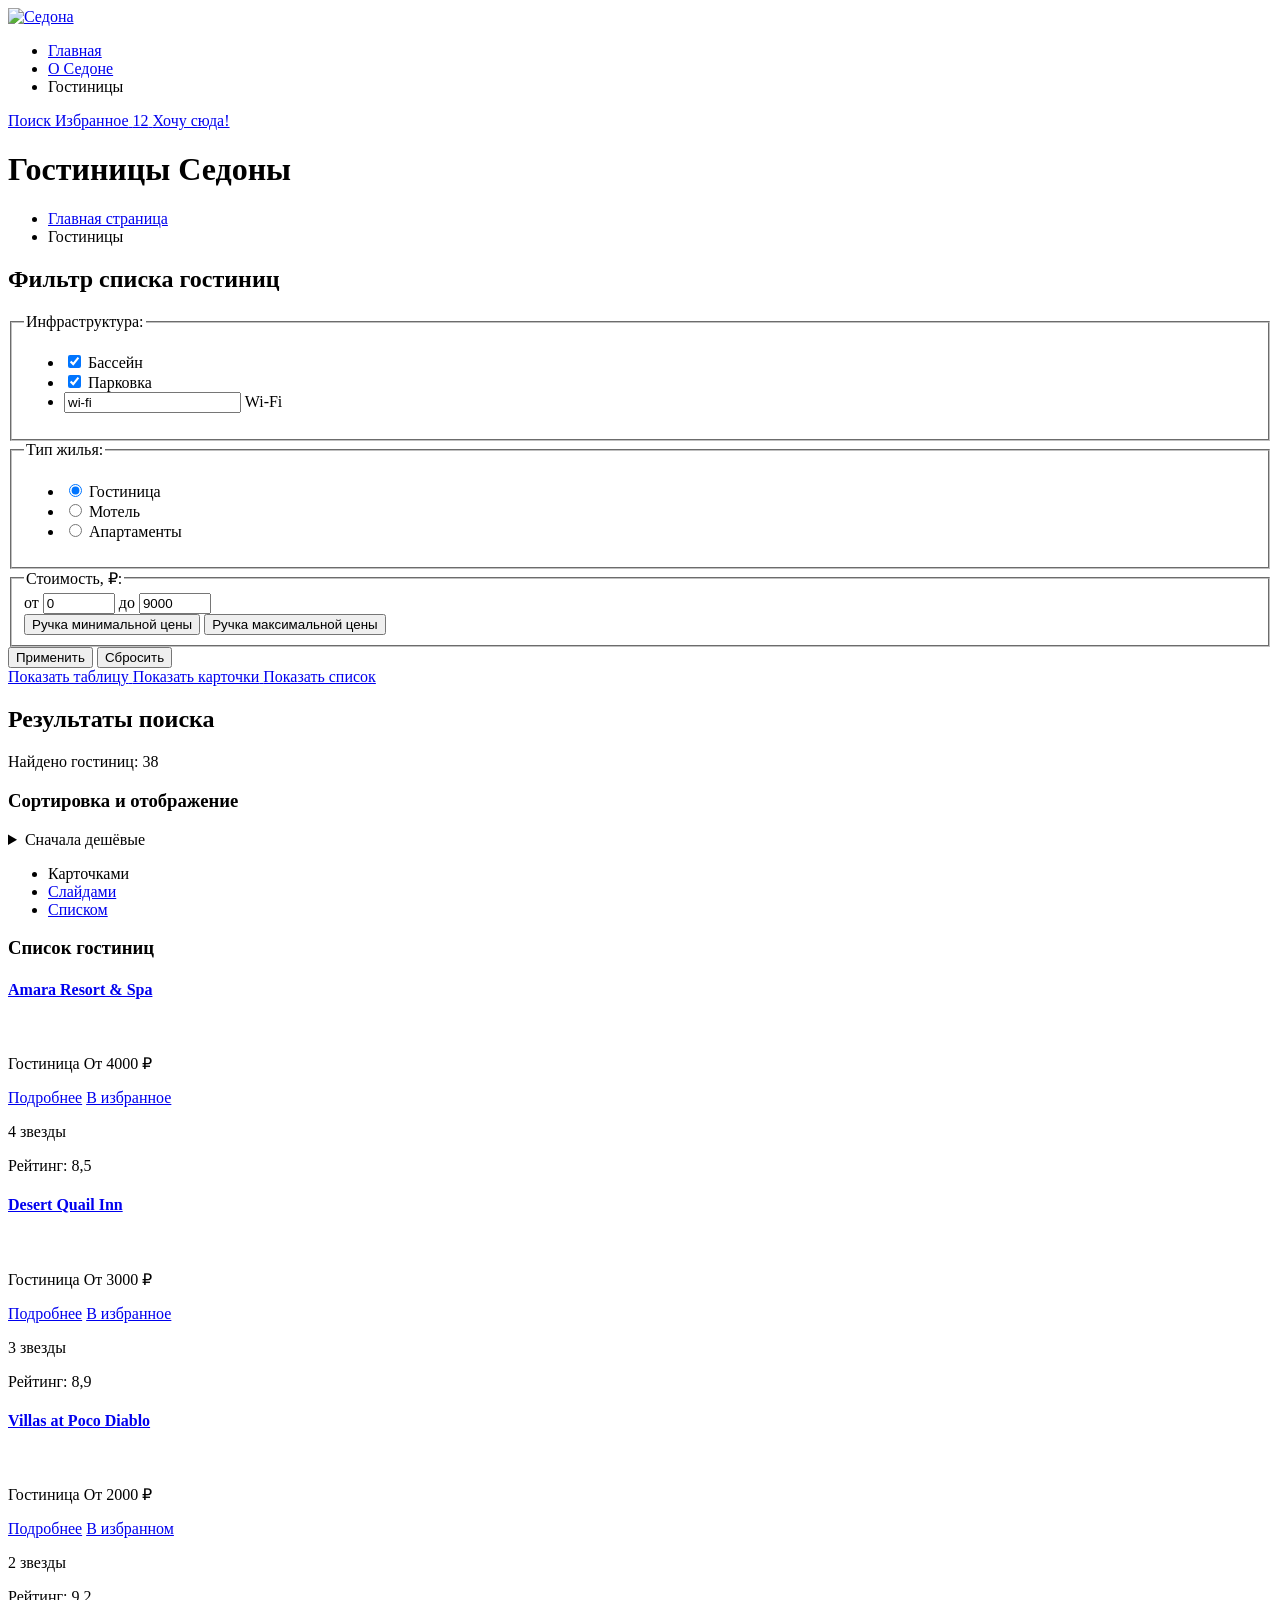
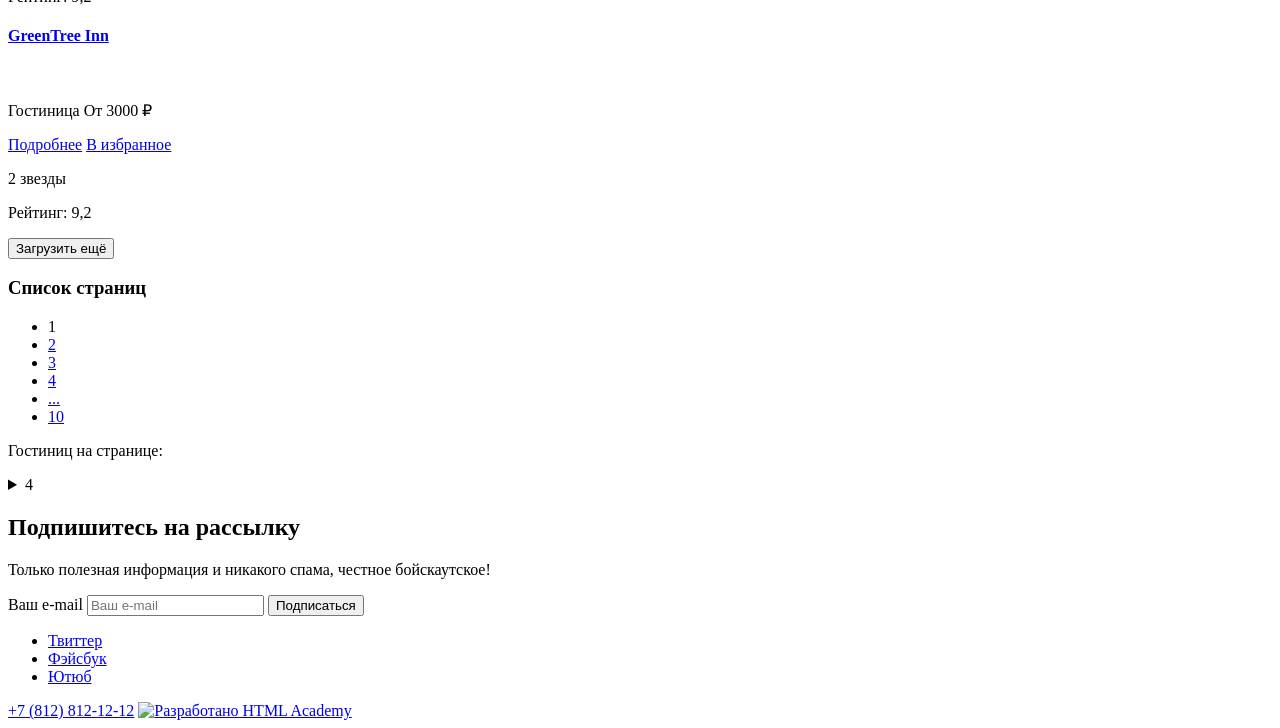
==== catalog.html @ 088021cf "step: Добавляет страницу каталога" ====
<!DOCTYPE html>
<html lang="en">
<head>
    <meta charset="UTF-8">
    <meta name="viewport" content="width=device-width, initial-scale=1.0">
    <title>Каталог</title>
</head>
<body>
    <header class="page-header">
        <nav class="header-nav">
          <a class="logo" href="index.html">
            <img src="#" alt="Седона">
          </a>
  
          <ul class="site-menu">
            <li class="site-menu-item site-menu-item-active">
              <a class="site-menu-link" href="index.html">Главная</a>
            </li>
            <li class="site-menu-item site-menu-item-active">
              <a class="site-menu-link" href="#">О Седоне</a>
            </li>
            <li class="site-menu-item site-menu-item-active">
              <a class="site-menu-link">Гостиницы</a>
            </li>
          </ul>
  
          <div class="additional-menu">
            <a class="icon-button" href="#">
              <span class="visually-hidden">Поиск</span>
            </a>
            <a class="icon-button" href="#">
              <span class="visually-hidden">Избранное</span>
              <span class="icon-button-counter">12</span>
            </a>
            <a class="button" href="#">Хочу сюда!</a>
          </div>
        </nav>
    </header>

    <main class="page-main">
        <h1 class="page-main-header">Гостиницы Седоны</h1>
         <ul class="breadcrumbs">
          <li class="breadcrumbs-item">
            <a class="breadcrumbs-link" href="index.html">
                <span class="visually-hidden">Главная страница</span>
            </a>
          </li>
          <li class="breadcrumbs-item">
            <a class="breadcrumbs-link">Гостиницы</a>
          </li>
        </ul>

        <section class="filter">
            <h2 class="visually-hidden">Фильтр списка гостиниц</h2>

            <form class="filter-form" action="https://echo.htmlacademy.ru/" method="get">
                <fieldset class="filter-fieldset">
                  <legend class="filter-title">Инфраструктура:</legend>

                  <ul class="filter-list">
                    <li class="filter-item">
                      <label class="control">
                        <input class="control-input" type="checkbox" name="infrastructure" value="pool" checked>
                        <span class="control-lead">Бассейн</span>
                      </label>
                    </li>
                    <li class="filter-item">
                      <label class="control">
                        <input class="control-input" type="checkbox" name="infrastructure" value="parking" checked>
                        <span class="control-lead">Парковка</span>
                      </label>
                    </li>
                    <li class="filter-item">
                      <label class="control">
                        <input class="control-input" name="infrastructure" value="wi-fi">
                        <span class="control-lead">Wi-Fi</span>
                      </label>
                    </li>
                  </ul>
                </fieldset>
    
                <fieldset class="filter-fieldset">
                  <legend class="filter-title">Тип жилья:</legend>

                  <ul class="filter-list">
                    <li class="filter-item">
                      <label class="control">
                        <input class="control-input" type="radio" name="apartment-type" value="hotel" checked>
                        <span class="control-lead">Гостиница</span>
                      </label>
                    </li>
                    <li class="filter-item">
                      <label class="control">
                        <input class="control-input" type="radio" name="apartment-type" value="motel">
                        <span class="control-lead">Мотель</span>
                      </label>
                    </li>
                    <li class="filter-item">
                      <label class="control">
                        <input class="control-input" type="radio" name="apartment-type" value="apartments">
                        <span class="control-lead">Апартаменты</span>
                      </label>
                    </li>
                  </ul>
                </fieldset>
    
                <fieldset class="filter-fieldset">
                  <legend class="filter-title">Стоимость, ₽:</legend>

                  <div class="range">
                      <label class="range-field">
                        <span class="range-title">от</span>
                        <input class="range-input" type="number" name="price-from" value="0" min="0" max="10000" step="100">
                      </label>
          
                      <label class="range-field">
                        <span class="range-title">до</span>
                        <input class="range-input" type="number" name="price-to" value="9000" min="0" max="10000" step="100">
                      </label>
                  </div>

                  <div class="range-slider slider">
                    <div class="slider-bar">
                      <button class="slider-thumb" type="button">
                        <span class="visually-hidden">Ручка минимальной цены</span>
                      </button>
                      <button class="slider-thumb" type="button">
                        <span class="visually-hidden">Ручка максимальной цены</span>
                      </button>
                    </div>
                  </div>
                </fieldset>

                <div class="filter-buttons">
                    <button class="button" type="submit">Применить</button>
                    <button class="button" type="reset">Сбросить</button>
                </div>
            </form>
        </section>

              <a href="#" class="button button-light">
                <span class="visually-hidden">Показать таблицу</span>
              </a>
              <a class="button" href="#">
                <span class="visually-hidden">Показать карточки</span>
              </a>
              <a href="#" class="button button-light">
                <span class="visually-hidden">Показать список</span>
              </a>

        <section class="catalog">
            <h2 class="visually-hidden">Результаты поиска</h2>
            <p class="section-title">Найдено гостиниц: <span class="count">38</span></p>

            <h3 class="visually-hidden">Сортировка и отображение</h3>
            <details class="select">
                <summary class="select-button">Сначала дешёвые</summary>
      
                <ul class="select-menu">
                  <li class="select-item select-item-active">
                    <a class="select-option" href="#">Сначала дешёвые</a>
                  </li>
                  <li class="select-item">
                    <a class="select-option" href="#">Сначала дорогие</a>
                  </li>
                  <li class="select-item">
                    <a class="select-option" href="#">Сначала популярные</a>
                  </li>
                  <li class="select-item">
                    <a class="select-option" href="#">Сначала комфортные</a>
                  </li>
                </ul>
              </details>

              <ul class="view">
                <li class="view-item view-item-active">
                  <a class="view-link">
                    <span class="visually-hidden">Карточками</span>
                  </a>
                </li>
                <li class="view-item">
                  <a class="view-link" href="#">
                    <span class="visually-hidden">Слайдами</span>
                  </a>
                </li>
                <li class="view-item">
                  <a class="view-link" href="#">
                    <span class="visually-hidden">Списком</span>
                  </a>
                </li>
              </ul>

              <h3 class="visually-hidden">Список гостиниц</h3>

              <article class="card">
                <h4 class="card-title">
                  <a class="card-link" href="#">
                    Amara Resort & Spa
                  </a>
                </h4>
      
                <img class="card-img" src="" alt="">
      
                <p class="card-description">
                  <span class="card-description-title">Гостиница</span>
                  <span class="card-description-defenition">От 4000 ₽</span>
                </p>
      
                <a class="button" href="#">Подробнее</a>
                <a class="button" href="#">В избранное</a>
      
                <p class="star star-four">
                  <span class="visually-hidden">4 звезды</span>
                </p>
                <p class="card-rate">Рейтинг: 8,5</p>
              </article>
      
              <article class="card">
                <h4 class="card-title">
                  <a class="card-link" href="#">
                    Desert Quail Inn
                  </a>
                </h4>
      
                <img class="card-img" src="" alt="">
      
                <p class="card-description">
                  <span class="card-description-title">Гостиница</span>
                  <span class="card-description-defenition">От 3000 ₽</span>
                </p>
      
                <a class="button" href="#">Подробнее</a>
                <a class="button" href="#">В избранное</a>
      
                <p class="star star-three">
                  <span class="visually-hidden">3 звезды</span>
                </p>
                <p class="card-rate">Рейтинг: 8,9</p>
              </article>
      
              <article class="card">
                <h4 class="card-title">
                  <a class="card-link" href="#">
                    Villas at Poco Diablo
                  </a>
                </h4>
      
                <img class="card-img" src="" alt="">
      
                <p class="card-description">
                  <span class="card-description-title">Гостиница</span>
                  <span class="card-description-defenition">От 2000 ₽</span>
                </p>
      
                <a class="button" href="#">Подробнее</a>
                <a class="button" href="#">В избранном</a>
      
                <p class="star star-two">
                  <span class="visually-hidden">2 звезды</span>
                </p>
                <p class="card-rate">Рейтинг: 9,2</p>
              </article>
      
              <article class="card">
                <h4 class="card-title">
                  <a class="card-link" href="#">
                    GreenTree Inn
                  </a>
                </h4>
      
                <img class="card-img" src="" alt="">
      
                <p class="card-description">
                  <span class="card-description-title">Гостиница</span>
                  <span class="card-description-defenition">От 3000 ₽</span>
                </p>
      
                <a class="button" href="#">Подробнее</a>
                <a class="button" href="#">В избранное</a>
      
                <p class="star star-two">
                  <span class="visually-hidden">2 звезды</span>
                </p>
                <p class="card-rate">Рейтинг: 9,2</p>
              </article>

              <div class="pagination">
                <button class="button" type="button">Загрузить ещё</button>

                <h3 class="visually-hidden">Список страниц</h3>
                <ul class="pagination-list">
                    <li class="pagination-item pagination-item-active">
                      <a class="pagination-link">1</a>
                    </li>
                    <li class="pagination-item">
                      <a class="pagination-link" href="#">2</a>
                    </li>
                    <li class="pagination-item">
                      <a class="pagination-link" href="#">3</a>
                    </li>
                    <li class="pagination-item">
                      <a class="pagination-link" href="#">4</a>
                    </li>
                    <li class="pagination-item">
                      <a class="pagination-link" href="#">...</a>
                    </li>
                    <li class="pagination-item">
                      <a class="pagination-link" href="#">10</a>
                    </li>
                </ul>

                <div class="pagination-select">
                    <p>Гостиниц на странице:</p>
        
                    <details class="select">
                      <summary class="select-button">4</summary>
        
                      <ul class="select-menu">
                        <li class="select-item select-item-active">
                          <a class="select-option" href="#">5</a>
                        </li>
                        <li class="select-item">
                          <a class="select-option" href="#">6</a>
                        </li>
                        <li class="select-item">
                          <a class="select-option" href="#">9</a>
                        </li>
                        <li class="select-item">
                          <a class="select-option" href="#">12</a>
                        </li>
                      </ul>
                    </details>
                  </div>
              </div>
        </section>

        <section class="subscribe">
            <h2 class="section-title">Подпишитесь на рассылку</h2>
            <p class="section-description">Только полезная информация и никакого спама, честное бойскаутское!</p>
    
            <form class="subscribe-form" action="https://echo.htmlacademy.ru/" method="post">
              <label class="subcribe-field field">
                <span class="visually-hidden">Ваш e-mail</span>
                <input class="field-input" type="email" name="mail" placeholder="Ваш e-mail">
              </label>
              <button class="button subscribe-button">Подписаться</button>
            </form>
          </section>
    </main>

    <footer class="page-footer">
        <ul class="page-footer-social social">
          <li class="social-item">
            <a class="social-link" href="https://twitter.com/htmlacademy_ru">
              <span class="visually-hidden">Твиттер</span>
            </a>
          </li>
          <li class="social-item">
            <a class="social-link" href="https://www.facebook.com/htmlacademy">
              <span class="visually-hidden">Фэйсбук</span>
            </a>
          </li>
          <li class="social-item">
            <a class="social-link" href="https://www.youtube.com/c/HTMLAcademyRUS">
              <span class="visually-hidden">Ютюб</span>
            </a>
          </li>
        </ul>
  
        <a class="footer-phone" href="88128121212">+7 (812) 812-12-12</a>
  
        <a class="footer-developer" href="https://htmlacademy.ru/">
          <img src="" alt="Разработано HTML Academy">
        </a>
      </footer> 
</body>
</html>
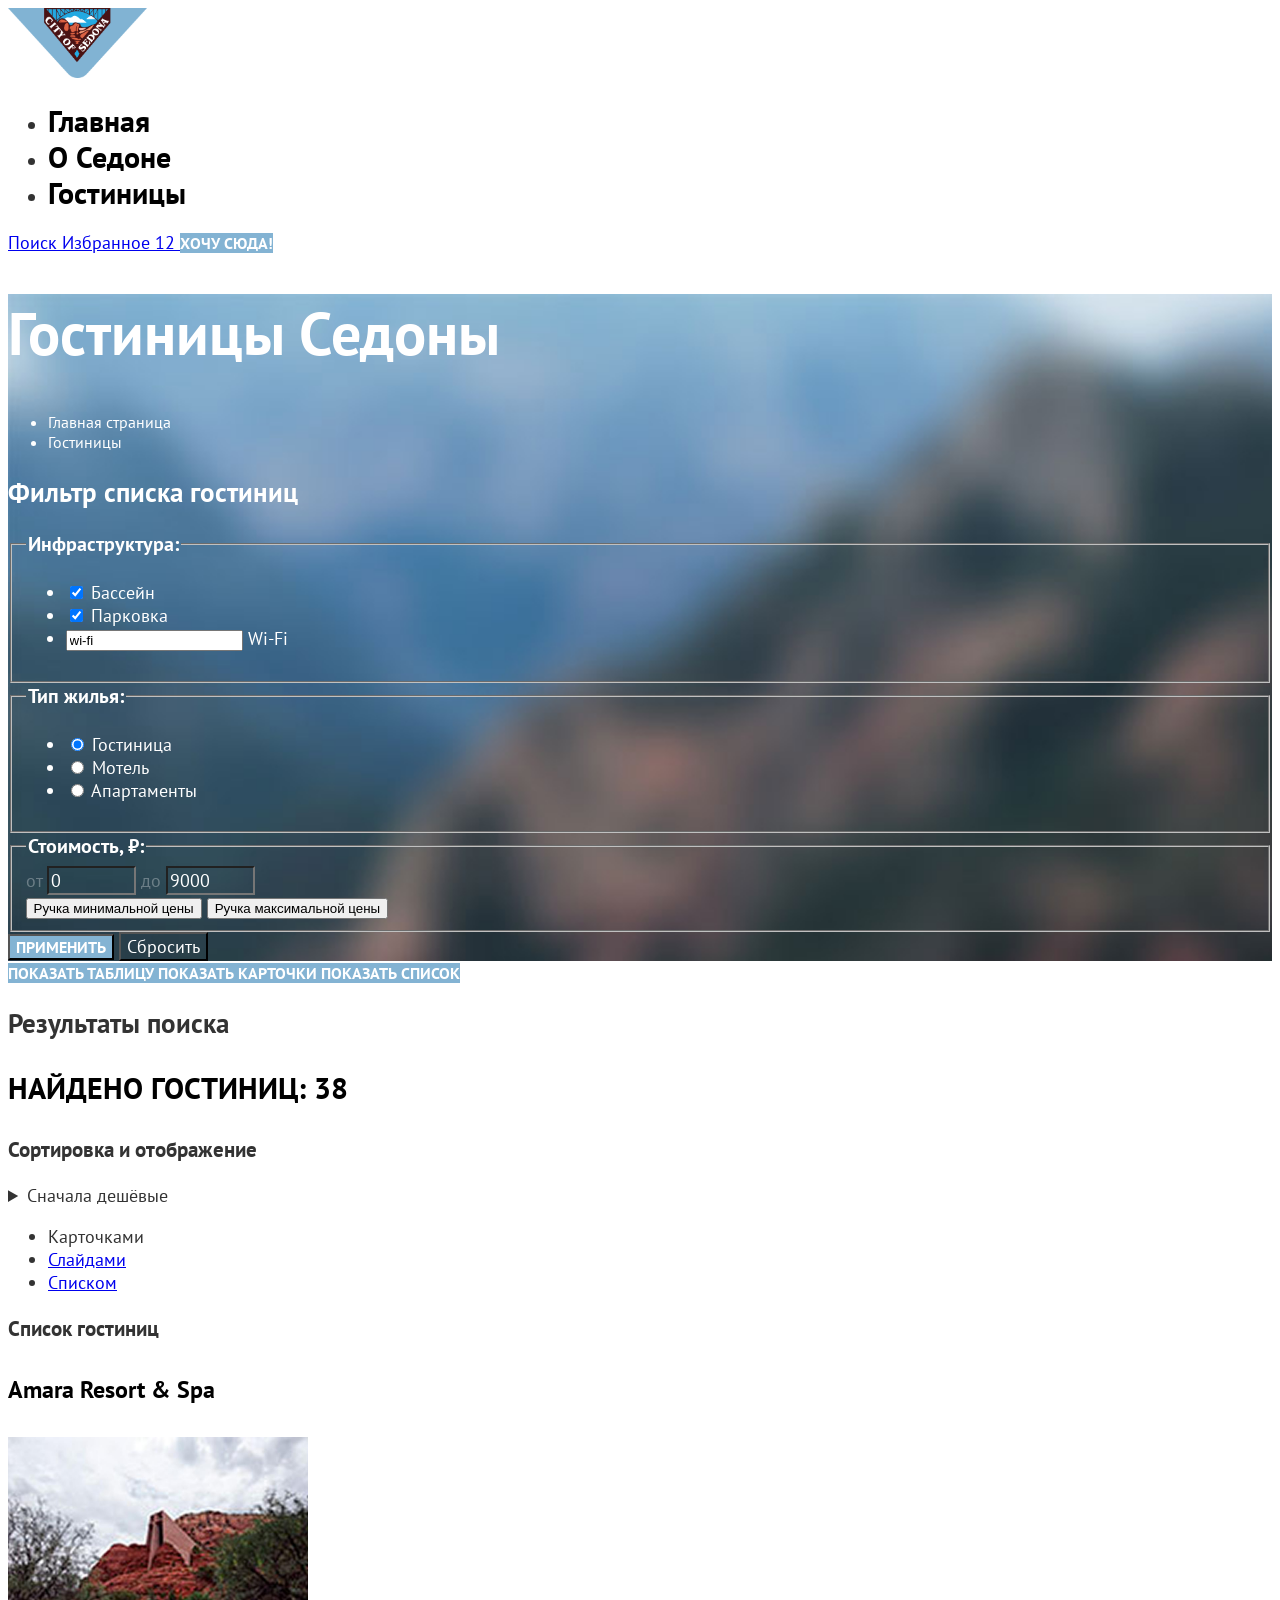
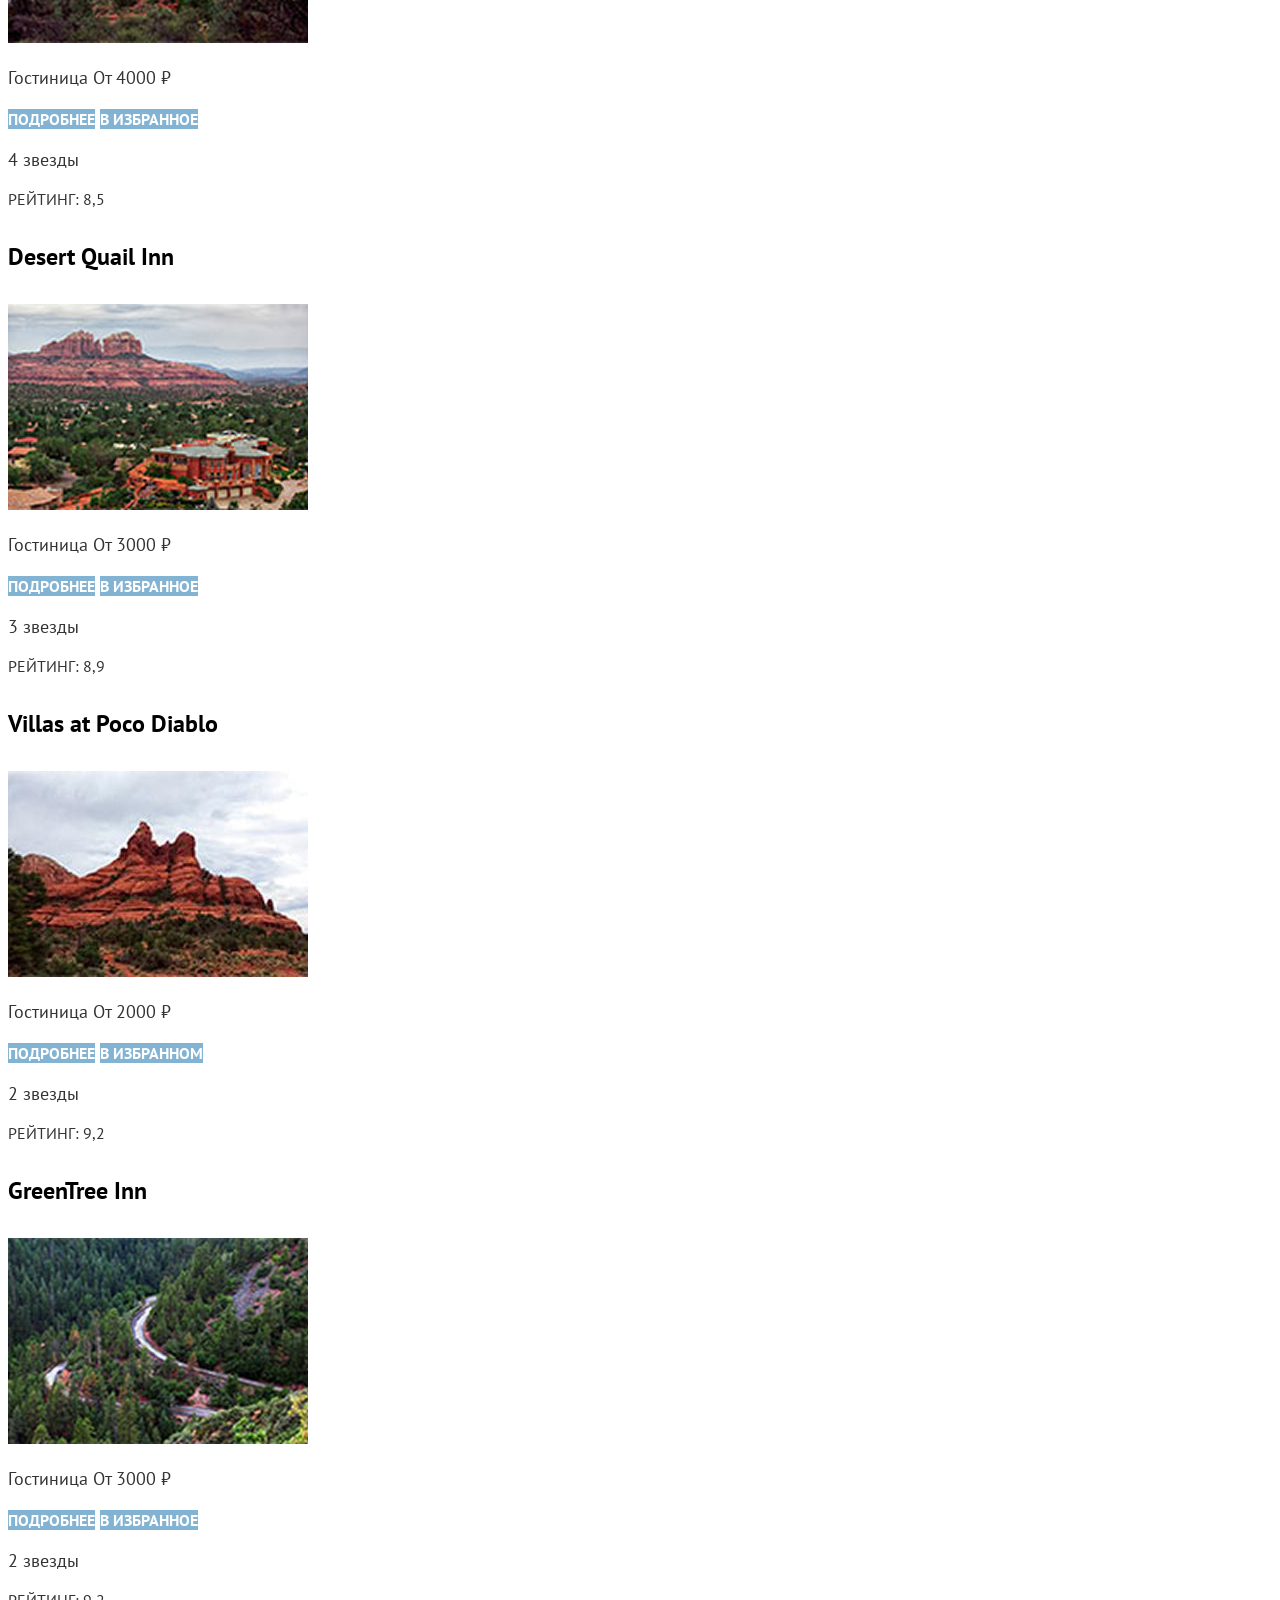
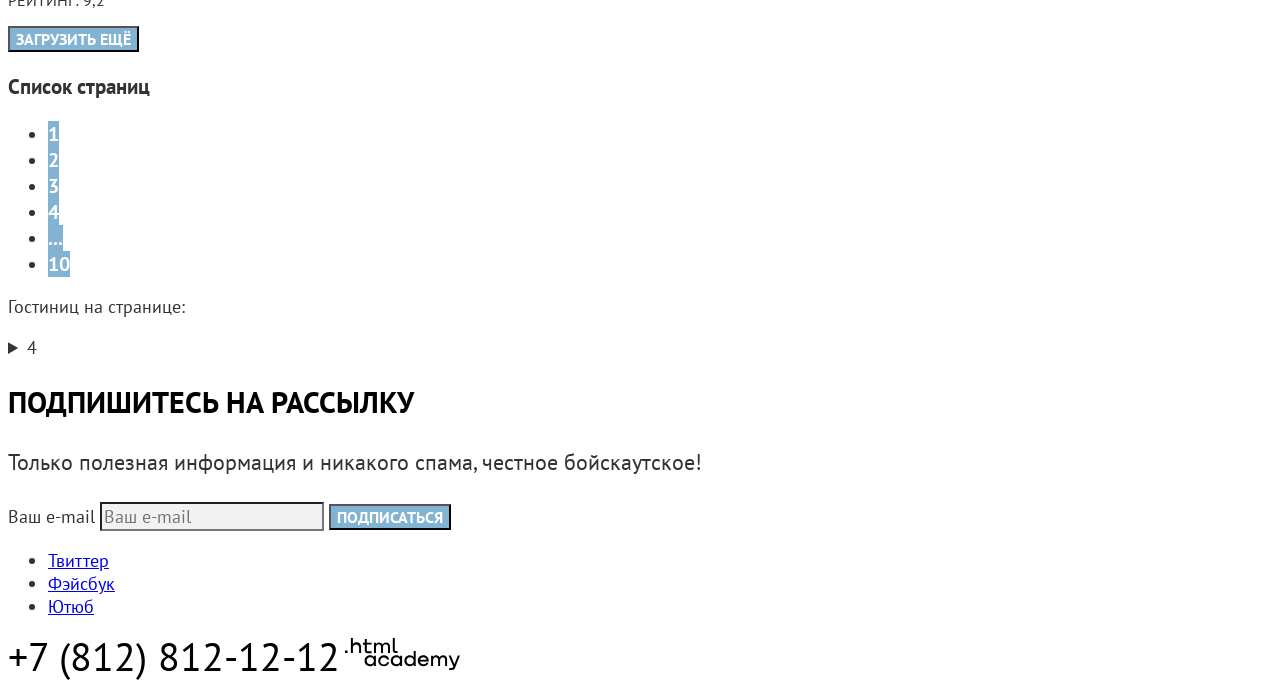
==== commit 77e84831: "fit: module3" ====
--- a/catalog.html
+++ b/catalog.html
@@ -4,12 +4,13 @@
     <meta charset="UTF-8">
     <meta name="viewport" content="width=device-width, initial-scale=1.0">
     <title>Каталог</title>
+    <link rel="stylesheet" href="styles/styles.css">
 </head>
 <body>
     <header class="page-header">
         <nav class="header-nav">
           <a class="logo" href="index.html">
-            <img src="#" alt="Седона">
+            <img src="images/logo.png" width="139" height="70" alt="Седона">
           </a>
   
           <ul class="site-menu">
@@ -38,7 +39,8 @@
     </header>
 
     <main class="page-main">
-        <h1 class="page-main-header">Гостиницы Седоны</h1>
+      <div class="main-header">
+        <h1 class="main-heading">Гостиницы Седоны</h1>
          <ul class="breadcrumbs">
           <li class="breadcrumbs-item">
             <a class="breadcrumbs-link" href="index.html">
@@ -133,10 +135,11 @@
 
                 <div class="filter-buttons">
                     <button class="button" type="submit">Применить</button>
-                    <button class="button" type="reset">Сбросить</button>
+                    <button class="filter-reset" type="reset">Сбросить</button>
                 </div>
             </form>
         </section>
+      </div>
 
               <a href="#" class="button button-light">
                 <span class="visually-hidden">Показать таблицу</span>
@@ -199,7 +202,7 @@
                   </a>
                 </h4>
       
-                <img class="card-img" src="" alt="">
+                <img class="card-img" src="images/hotel-1.jpg" width="300" height="206" alt="">
       
                 <p class="card-description">
                   <span class="card-description-title">Гостиница</span>
@@ -222,7 +225,7 @@
                   </a>
                 </h4>
       
-                <img class="card-img" src="" alt="">
+                <img class="card-img" src="images/hotel-2.jpg" width="300" height="206" alt="">
       
                 <p class="card-description">
                   <span class="card-description-title">Гостиница</span>
@@ -245,7 +248,7 @@
                   </a>
                 </h4>
       
-                <img class="card-img" src="" alt="">
+                <img class="card-img" src="images/hotel-3.jpg" width="300" height="206" alt="">
       
                 <p class="card-description">
                   <span class="card-description-title">Гостиница</span>
@@ -268,7 +271,7 @@
                   </a>
                 </h4>
       
-                <img class="card-img" src="" alt="">
+                <img class="card-img" src="images/hotel-4.jpg" width="300" height="206" alt="">
       
                 <p class="card-description">
                   <span class="card-description-title">Гостиница</span>
@@ -370,7 +373,7 @@
         <a class="footer-phone" href="88128121212">+7 (812) 812-12-12</a>
   
         <a class="footer-developer" href="https://htmlacademy.ru/">
-          <img src="" alt="Разработано HTML Academy">
+          <img src="images/svg/htmlacademy.svg" width="115" height="33" alt="Разработано HTML Academy">
         </a>
       </footer> 
 </body>
--- a/styles/styles.css
+++ b/styles/styles.css
@@ -0,0 +1,233 @@
+@font-face {
+    font-family: "PT Sans";
+    font-style: normal;
+    font-weight: 400;
+    src: url(/fonts/ptsans-400.woff2) format("woff2");
+    font-display: swap;
+}
+
+@font-face {
+    font-family: "PT Sans";
+    font-style: normal;
+    font-weight: 700;
+    src: url(/fonts/ptsans-700.woff2) format("woff2");
+    font-display: swap;
+}
+
+/* Common */
+
+body {
+    color: #333333;
+
+    font-family: "PT Sans", sans-serif;
+    font-size: 18px;
+}
+
+
+.button {
+    color: #ffffff;
+    background-color: #83B3D3;
+  
+    font-family: inherit;
+    font-size: 16px;
+    font-weight: 700;
+    text-transform: uppercase;
+    text-decoration: none;
+}
+  
+.button-secondary {
+    background-color: #756257;
+}
+  
+.button-large {
+    font-size: 20px;
+}
+
+/* Header */
+
+.site-menu {
+    font-size: 20px;
+    line-height: 26px;
+    font-weight: 700;
+}
+
+.site-menu-link {
+  color: #000000;
+
+  font-size: 30px;
+  font-weight: 700;
+  line-height: 36px;
+  text-decoration: none;
+}
+
+/* Footer */
+
+.footer-phone {
+    color: #000000;
+  
+    font-size: 40px;
+    line-height: 40px;
+    text-decoration: none;
+}
+
+/* Main */
+
+.main-header {
+    color: #ffffff;
+    background-color: #83B3D3;
+    background-image: url("../images/catalog-background.jpg");
+    background-size: cover;
+}
+
+.main-heading {
+  font-size: 60px;
+  line-height: 78px;
+}
+
+.breadcrumbs {
+  font-size: 16px;
+}
+
+.breadcrumbs-link {
+  color: inherit;
+  text-decoration: none;
+}
+  
+/* Section */
+
+.section-title {
+  color: #000000;
+
+  font-size: 30px;
+  font-weight: 700;
+  line-height: 36px;
+  text-transform: uppercase;
+}
+
+.section-description {
+    font-size: 22px;
+    line-height: 36px;
+}
+
+/* Forms */
+
+.field-input {
+    font-family: inherit;
+    font-size: 18px;
+  
+    background-color: #f2f2f2;
+}
+
+/* Range */
+
+.range-input {
+  color: #ffffff;
+  background-color: transparent;
+
+  font-family: inherit;
+  font-size: 18px;
+}
+
+.range-title {
+  opacity: 0.3;
+}
+
+
+/* Card */
+
+.card-title {
+  font-size: 24px;
+  line-height: 31px;
+}
+
+.card-link {
+  color: #000000;
+
+  text-decoration: none;
+}
+
+.card-rate {
+  font-size: 16px;
+  text-transform: uppercase;
+}
+
+/* Pagination */
+
+.pagination-link {
+  color: #ffffff;
+  background-color: #83B3D3;
+
+  font-size: 20px;
+  font-weight: 700;
+  text-decoration: none;
+}
+
+/* Advantages */
+
+.advantages-list-inner {
+    color: #333333;
+    background-color: #ffffff;
+}
+
+.advantages-item {
+    background-color: rgba(131, 179, 211, 0.12);
+}
+
+.advantages-item:not(.advantages-item-large):nth-child(even) {
+    background-color: rgba(131, 179, 211, 0.2);
+}
+
+.advantages-item-large {
+    color: #ffffff;
+    background-color: #83B3D3;
+}
+
+.advantages-list-inner .advantages-item:nth-child(even) {
+    background-color: #ffffff;
+}
+
+.advantages-title {
+    color: #000000;
+    font-size: 24px;
+    font-weight: 700;
+    line-height: 28px;
+    text-transform: uppercase;
+}
+
+.advantages-item-large > .advantages-title {
+    color: #ffffff;
+}
+
+.advantages-text {
+    line-height: 21px;
+}
+
+/* Subscribe */
+
+.subscribe-primary .section-title {
+    color: #ffffff;
+}
+  
+.subscribe-primary {
+    color: #ffffff;
+    background-color: #83B3D3;
+    background-image: url("../images/background.jpg");
+    background-size: cover;
+}
+
+
+/* Filter */
+
+.filter-title {
+  font-size: 20px;
+  font-weight: 700;
+  line-height: 26px;
+}
+
+.filter-reset {
+  color: #ffffff;
+  background-color: transparent;
+
+  font-family: inherit;
+  font-size: 18px;
+}
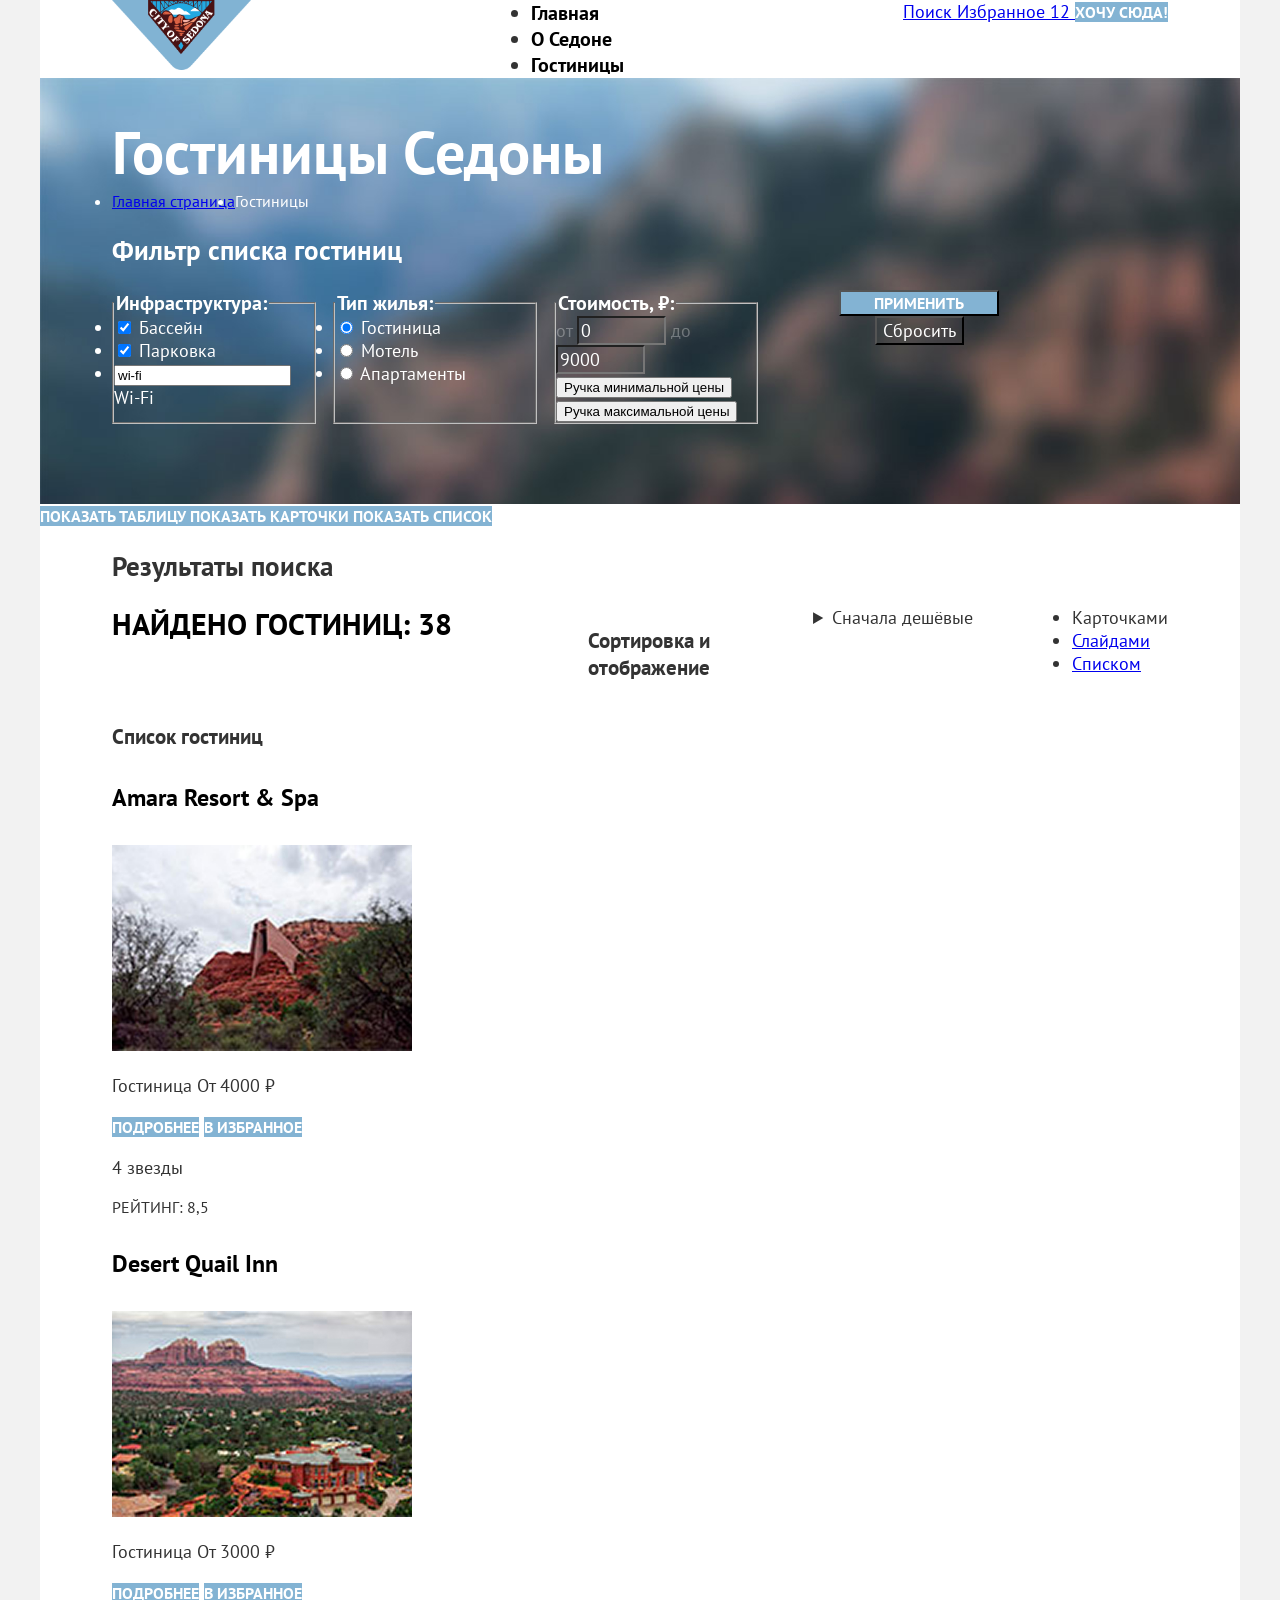
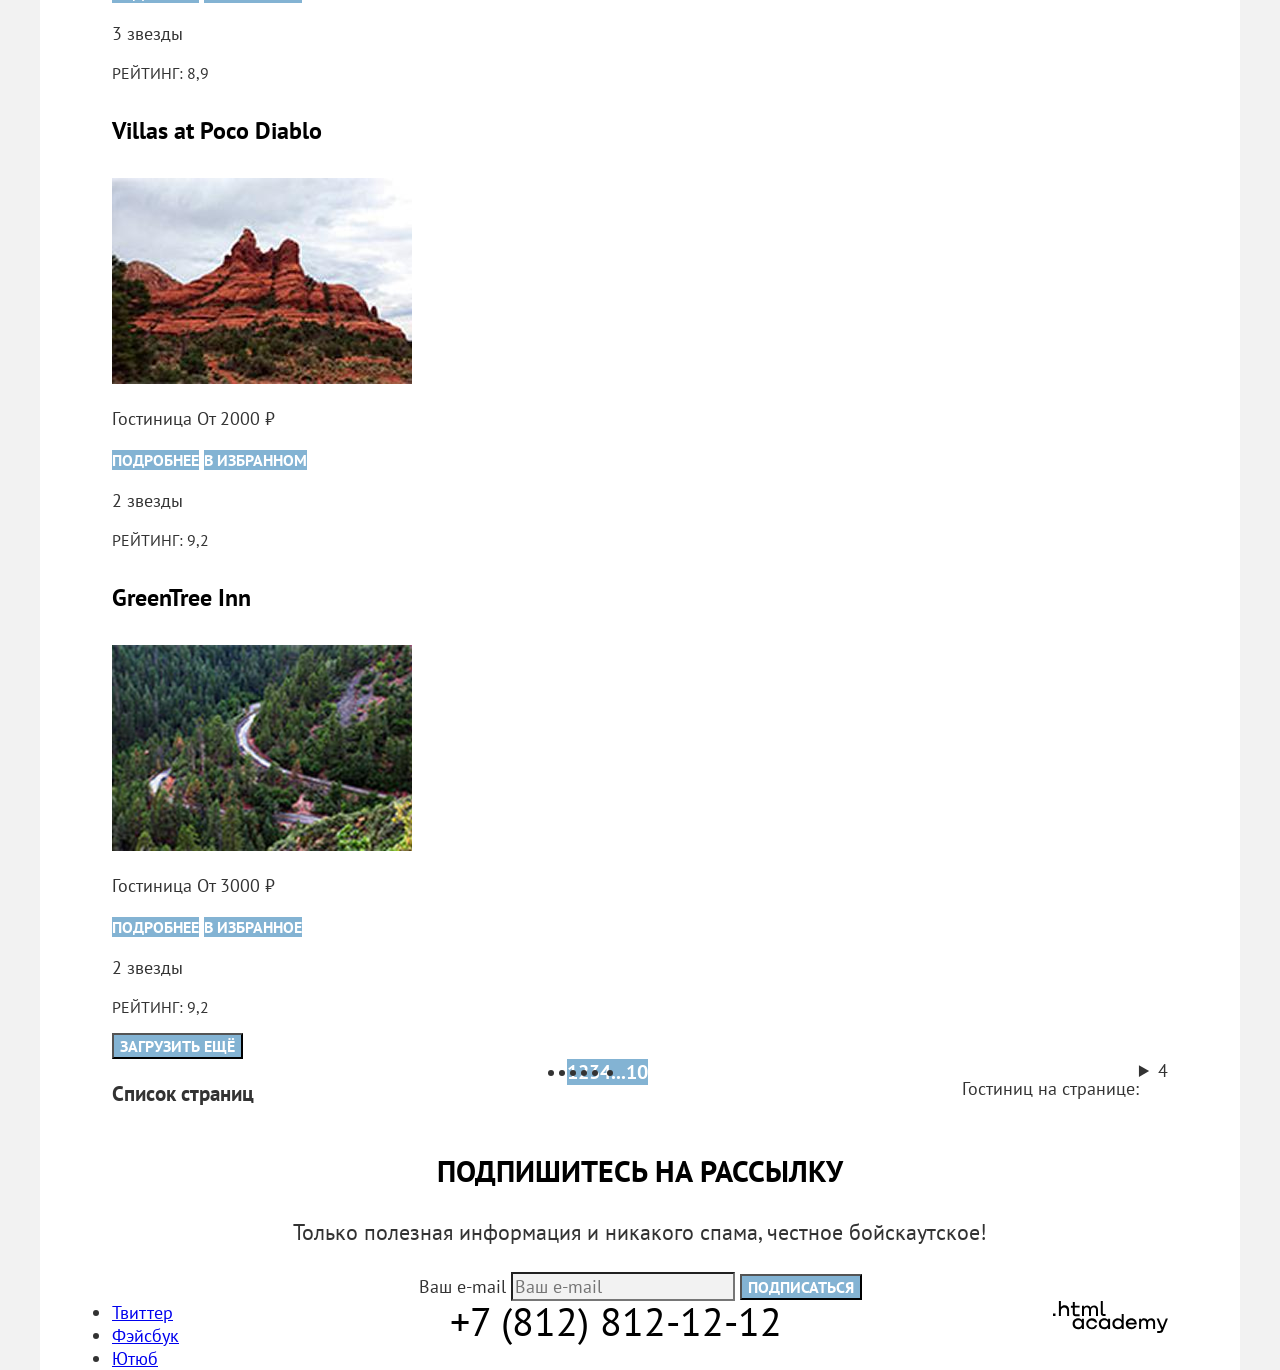
==== commit 69120a95: "step: module4" ====
--- a/catalog.html
+++ b/catalog.html
@@ -1,340 +1,342 @@
 <!DOCTYPE html>
-<html lang="en">
+<html class="body" lang="en">
 <head>
     <meta charset="UTF-8">
     <meta name="viewport" content="width=device-width, initial-scale=1.0">
     <title>Каталог</title>
     <link rel="stylesheet" href="styles/styles.css">
 </head>
-<body>
-    <header class="page-header">
-        <nav class="header-nav">
-          <a class="logo" href="index.html">
-            <img src="images/logo.png" width="139" height="70" alt="Седона">
+<body class="page-body">
+  <header class="page-header">
+    <nav class="header-nav">
+      <a class="logo" href="index.html">
+        <img src="images/logo.png" width="139" height="70" alt="Седона">
+      </a>
+      <ul class="site-menu">
+        <li class="site-menu-item site-menu-item-active">
+          <a class="site-menu-link" href="index.html">Главная</a>
+        </li>
+        <li class="site-menu-item site-menu-item-active">
+          <a class="site-menu-link" href="#">О Седоне</a>
+        </li>
+        <li class="site-menu-item site-menu-item-active">
+          <a class="site-menu-link">Гостиницы</a>
+        </li>
+      </ul>
+      <div class="additional-menu">
+        <a class="icon-button" href="#">
+          <span class="visually-hidden">Поиск</span>
+        </a>
+        <a class="icon-button" href="#">
+          <span class="visually-hidden">Избранное</span>
+          <span class="icon-button-counter">12</span>
+        </a>
+        <a class="button" href="#">Хочу сюда!</a>
+      </div>
+    </nav>
+  </header>
+
+  <main class="page-main">
+    <div class="main-header">
+      <h1 class="main-heading">Гостиницы Седоны</h1>
+       <ul class="breadcrumbs">
+        <li class="breadcrumbs-item">
+          <a class="breadcrumbs-link" href="index.html">
+              <span class="visually-hidden">Главная страница</span>
           </a>
+        </li>
+        <li class="breadcrumbs-item">
+          <a class="breadcrumbs-link">Гостиницы</a>
+        </li>
+      </ul>
+
+      <section class="filter">
+        <h2 class="visually-hidden">Фильтр списка гостиниц</h2>
+
+        <form class="filter-form" action="https://echo.htmlacademy.ru/" method="get">
+          <fieldset class="filter-fieldset">
+            <legend class="filter-title">Инфраструктура:</legend>
+
+            <ul class="filter-list">
+              <li class="filter-item">
+                <label class="control">
+                  <input class="control-input" type="checkbox" name="infrastructure" value="pool" checked>
+                  <span class="control-lead">Бассейн</span>
+                </label>
+              </li>
+              <li class="filter-item">
+                <label class="control">
+                  <input class="control-input" type="checkbox" name="infrastructure" value="parking" checked>
+                  <span class="control-lead">Парковка</span>
+                </label>
+              </li>
+              <li class="filter-item">
+                <label class="control">
+                  <input class="control-input" name="infrastructure" value="wi-fi">
+                  <span class="control-lead">Wi-Fi</span>
+                </label>
+              </li>
+            </ul>
+          </fieldset>
+    
+          <fieldset class="filter-fieldset">
+            <legend class="filter-title">Тип жилья:</legend>
+
+            <ul class="filter-list">
+              <li class="filter-item">
+                <label class="control">
+                  <input class="control-input" type="radio" name="apartment-type" value="hotel" checked>
+                  <span class="control-lead">Гостиница</span>
+                </label>
+              </li>
+              <li class="filter-item">
+                <label class="control">
+                  <input class="control-input" type="radio" name="apartment-type" value="motel">
+                  <span class="control-lead">Мотель</span>
+                </label>
+              </li>
+              <li class="filter-item">
+                <label class="control">
+                  <input class="control-input" type="radio" name="apartment-type" value="apartments">
+                  <span class="control-lead">Апартаменты</span>
+                </label>
+              </li>
+            </ul>
+          </fieldset>
+    
+          <fieldset class="filter-fieldset">
+            <legend class="filter-title">Стоимость, ₽:</legend>
+
+            <div class="range">
+                <label class="range-field">
+                  <span class="range-title">от</span>
+                  <input class="range-input" type="number" name="price-from" value="0" min="0" max="10000" step="100">
+                </label>
+    
+                <label class="range-field">
+                  <span class="range-title">до</span>
+                  <input class="range-input" type="number" name="price-to" value="9000" min="0" max="10000" step="100">
+                </label>
+            </div>
+
+            <div class="range-slider slider">
+              <div class="slider-bar">
+                <button class="slider-thumb" type="button">
+                  <span class="visually-hidden">Ручка минимальной цены</span>
+                </button>
+                <button class="slider-thumb" type="button">
+                  <span class="visually-hidden">Ручка максимальной цены</span>
+                </button>
+              </div>
+            </div>
+          </fieldset>
+
+          <div class="filter-buttons">
+              <button class="button" type="submit">Применить</button>
+              <button class="filter-reset" type="reset">Сбросить</button>
+          </div>
+        </form>
+        </section>
+      </div>
+
+      <a href="#" class="button button-light">
+        <span class="visually-hidden">Показать таблицу</span>
+      </a>
+      <a class="button" href="#">
+        <span class="visually-hidden">Показать карточки</span>
+      </a>
+      <a href="#" class="button button-light">
+        <span class="visually-hidden">Показать список</span>
+      </a>
+
+      <section class="catalog">
+        <h2 class="visually-hidden">Результаты поиска</h2>
+
+        <div class="catalog-sort">
+          <p class="section-title catalog-title">Найдено гостиниц: <span class="count">38</span></p>
   
-          <ul class="site-menu">
-            <li class="site-menu-item site-menu-item-active">
-              <a class="site-menu-link" href="index.html">Главная</a>
+          <h3 class="visually-hidden">Сортировка и отображение</h3>
+          <details class="select catalog-select">
+            <summary class="select-button">Сначала дешёвые</summary>
+  
+            <ul class="select-menu">
+              <li class="select-item select-item-active">
+                <a class="select-option" href="#">Сначала дешёвые</a>
+              </li>
+              <li class="select-item">
+                <a class="select-option" href="#">Сначала дорогие</a>
+              </li>
+              <li class="select-item">
+                <a class="select-option" href="#">Сначала популярные</a>
+              </li>
+              <li class="select-item">
+                <a class="select-option" href="#">Сначала комфортные</a>
+              </li>
+            </ul>
+          </details>
+          <ul class="view">
+            <li class="view-item view-item-active">
+              <a class="view-link">
+                <span class="visually-hidden">Карточками</span>
+              </a>
             </li>
-            <li class="site-menu-item site-menu-item-active">
-              <a class="site-menu-link" href="#">О Седоне</a>
+            <li class="view-item">
+              <a class="view-link" href="#">
+                <span class="visually-hidden">Слайдами</span>
+              </a>
             </li>
-            <li class="site-menu-item site-menu-item-active">
-              <a class="site-menu-link">Гостиницы</a>
+            <li class="view-item">
+              <a class="view-link" href="#">
+                <span class="visually-hidden">Списком</span>
+              </a>
             </li>
           </ul>
-  
-          <div class="additional-menu">
-            <a class="icon-button" href="#">
-              <span class="visually-hidden">Поиск</span>
-            </a>
-            <a class="icon-button" href="#">
-              <span class="visually-hidden">Избранное</span>
-              <span class="icon-button-counter">12</span>
-            </a>
-            <a class="button" href="#">Хочу сюда!</a>
-          </div>
-        </nav>
-    </header>
-
-    <main class="page-main">
-      <div class="main-header">
-        <h1 class="main-heading">Гостиницы Седоны</h1>
-         <ul class="breadcrumbs">
-          <li class="breadcrumbs-item">
-            <a class="breadcrumbs-link" href="index.html">
-                <span class="visually-hidden">Главная страница</span>
-            </a>
-          </li>
-          <li class="breadcrumbs-item">
-            <a class="breadcrumbs-link">Гостиницы</a>
-          </li>
-        </ul>
-
-        <section class="filter">
-            <h2 class="visually-hidden">Фильтр списка гостиниц</h2>
-
-            <form class="filter-form" action="https://echo.htmlacademy.ru/" method="get">
-                <fieldset class="filter-fieldset">
-                  <legend class="filter-title">Инфраструктура:</legend>
-
-                  <ul class="filter-list">
-                    <li class="filter-item">
-                      <label class="control">
-                        <input class="control-input" type="checkbox" name="infrastructure" value="pool" checked>
-                        <span class="control-lead">Бассейн</span>
-                      </label>
+        </div>
+
+
+        <h3 class="visually-hidden">Список гостиниц</h3>
+
+        <article class="card">
+          <h4 class="card-title">
+            <a class="card-link" href="#">
+              Amara Resort & Spa
+            </a>
+          </h4>
+
+          <img class="card-img" src="images/hotel-1.jpg" width="300" height="206" alt="">
+
+          <p class="card-description">
+            <span class="card-description-title">Гостиница</span>
+            <span class="card-description-defenition">От 4000 ₽</span>
+          </p>
+
+          <a class="button" href="#">Подробнее</a>
+          <a class="button" href="#">В избранное</a>
+
+          <p class="star star-four">
+            <span class="visually-hidden">4 звезды</span>
+          </p>
+          <p class="card-rate">Рейтинг: 8,5</p>
+        </article>
+
+        <article class="card">
+          <h4 class="card-title">
+            <a class="card-link" href="#">
+              Desert Quail Inn
+            </a>
+          </h4>
+
+          <img class="card-img" src="images/hotel-2.jpg" width="300" height="206" alt="">
+
+          <p class="card-description">
+            <span class="card-description-title">Гостиница</span>
+            <span class="card-description-defenition">От 3000 ₽</span>
+          </p>
+
+          <a class="button" href="#">Подробнее</a>
+          <a class="button" href="#">В избранное</a>
+
+          <p class="star star-three">
+            <span class="visually-hidden">3 звезды</span>
+          </p>
+          <p class="card-rate">Рейтинг: 8,9</p>
+        </article>
+      
+        <article class="card">
+          <h4 class="card-title">
+            <a class="card-link" href="#">
+              Villas at Poco Diablo
+            </a>
+          </h4>
+
+          <img class="card-img" src="images/hotel-3.jpg" width="300" height="206" alt="">
+
+          <p class="card-description">
+            <span class="card-description-title">Гостиница</span>
+            <span class="card-description-defenition">От 2000 ₽</span>
+          </p>
+
+          <a class="button" href="#">Подробнее</a>
+          <a class="button" href="#">В избранном</a>
+
+          <p class="star star-two">
+            <span class="visually-hidden">2 звезды</span>
+          </p>
+          <p class="card-rate">Рейтинг: 9,2</p>
+        </article>
+      
+        <article class="card">
+          <h4 class="card-title">
+            <a class="card-link" href="#">
+              GreenTree Inn
+            </a>
+          </h4>
+
+          <img class="card-img" src="images/hotel-4.jpg" width="300" height="206" alt="">
+
+          <p class="card-description">
+            <span class="card-description-title">Гостиница</span>
+            <span class="card-description-defenition">От 3000 ₽</span>
+          </p>
+
+          <a class="button" href="#">Подробнее</a>
+          <a class="button" href="#">В избранное</a>
+
+          <p class="star star-two">
+            <span class="visually-hidden">2 звезды</span>
+          </p>
+          <p class="card-rate">Рейтинг: 9,2</p>
+        </article>
+
+        <div class="pagination">
+          <button class="button" type="button">Загрузить ещё</button>
+
+          <div class="pagination-nav">
+            <h3 class="visually-hidden">Список страниц</h3>
+            <ul class="pagination-list">
+                <li class="pagination-item pagination-item-active">
+                  <a class="pagination-link">1</a>
+                </li>
+                <li class="pagination-item">
+                  <a class="pagination-link" href="#">2</a>
+                </li>
+                <li class="pagination-item">
+                  <a class="pagination-link" href="#">3</a>
+                </li>
+                <li class="pagination-item">
+                  <a class="pagination-link" href="#">4</a>
+                </li>
+                <li class="pagination-item">
+                  <a class="pagination-link" href="#">...</a>
+                </li>
+                <li class="pagination-item">
+                  <a class="pagination-link" href="#">10</a>
+                </li>
+            </ul>
+            <div class="pagination-select">
+                <p>Гостиниц на странице:</p>
+    
+                <details class="select">
+                  <summary class="select-button">4</summary>
+    
+                  <ul class="select-menu">
+                    <li class="select-item select-item-active">
+                      <a class="select-option" href="#">5</a>
                     </li>
-                    <li class="filter-item">
-                      <label class="control">
-                        <input class="control-input" type="checkbox" name="infrastructure" value="parking" checked>
-                        <span class="control-lead">Парковка</span>
-                      </label>
+                    <li class="select-item">
+                      <a class="select-option" href="#">6</a>
                     </li>
-                    <li class="filter-item">
-                      <label class="control">
-                        <input class="control-input" name="infrastructure" value="wi-fi">
-                        <span class="control-lead">Wi-Fi</span>
-                      </label>
+                    <li class="select-item">
+                      <a class="select-option" href="#">9</a>
+                    </li>
+                    <li class="select-item">
+                      <a class="select-option" href="#">12</a>
                     </li>
                   </ul>
-                </fieldset>
-    
-                <fieldset class="filter-fieldset">
-                  <legend class="filter-title">Тип жилья:</legend>
-
-                  <ul class="filter-list">
-                    <li class="filter-item">
-                      <label class="control">
-                        <input class="control-input" type="radio" name="apartment-type" value="hotel" checked>
-                        <span class="control-lead">Гостиница</span>
-                      </label>
-                    </li>
-                    <li class="filter-item">
-                      <label class="control">
-                        <input class="control-input" type="radio" name="apartment-type" value="motel">
-                        <span class="control-lead">Мотель</span>
-                      </label>
-                    </li>
-                    <li class="filter-item">
-                      <label class="control">
-                        <input class="control-input" type="radio" name="apartment-type" value="apartments">
-                        <span class="control-lead">Апартаменты</span>
-                      </label>
-                    </li>
-                  </ul>
-                </fieldset>
-    
-                <fieldset class="filter-fieldset">
-                  <legend class="filter-title">Стоимость, ₽:</legend>
-
-                  <div class="range">
-                      <label class="range-field">
-                        <span class="range-title">от</span>
-                        <input class="range-input" type="number" name="price-from" value="0" min="0" max="10000" step="100">
-                      </label>
-          
-                      <label class="range-field">
-                        <span class="range-title">до</span>
-                        <input class="range-input" type="number" name="price-to" value="9000" min="0" max="10000" step="100">
-                      </label>
-                  </div>
-
-                  <div class="range-slider slider">
-                    <div class="slider-bar">
-                      <button class="slider-thumb" type="button">
-                        <span class="visually-hidden">Ручка минимальной цены</span>
-                      </button>
-                      <button class="slider-thumb" type="button">
-                        <span class="visually-hidden">Ручка максимальной цены</span>
-                      </button>
-                    </div>
-                  </div>
-                </fieldset>
-
-                <div class="filter-buttons">
-                    <button class="button" type="submit">Применить</button>
-                    <button class="filter-reset" type="reset">Сбросить</button>
-                </div>
-            </form>
-        </section>
-      </div>
-
-              <a href="#" class="button button-light">
-                <span class="visually-hidden">Показать таблицу</span>
-              </a>
-              <a class="button" href="#">
-                <span class="visually-hidden">Показать карточки</span>
-              </a>
-              <a href="#" class="button button-light">
-                <span class="visually-hidden">Показать список</span>
-              </a>
-
-        <section class="catalog">
-            <h2 class="visually-hidden">Результаты поиска</h2>
-            <p class="section-title">Найдено гостиниц: <span class="count">38</span></p>
-
-            <h3 class="visually-hidden">Сортировка и отображение</h3>
-            <details class="select">
-                <summary class="select-button">Сначала дешёвые</summary>
-      
-                <ul class="select-menu">
-                  <li class="select-item select-item-active">
-                    <a class="select-option" href="#">Сначала дешёвые</a>
-                  </li>
-                  <li class="select-item">
-                    <a class="select-option" href="#">Сначала дорогие</a>
-                  </li>
-                  <li class="select-item">
-                    <a class="select-option" href="#">Сначала популярные</a>
-                  </li>
-                  <li class="select-item">
-                    <a class="select-option" href="#">Сначала комфортные</a>
-                  </li>
-                </ul>
-              </details>
-
-              <ul class="view">
-                <li class="view-item view-item-active">
-                  <a class="view-link">
-                    <span class="visually-hidden">Карточками</span>
-                  </a>
-                </li>
-                <li class="view-item">
-                  <a class="view-link" href="#">
-                    <span class="visually-hidden">Слайдами</span>
-                  </a>
-                </li>
-                <li class="view-item">
-                  <a class="view-link" href="#">
-                    <span class="visually-hidden">Списком</span>
-                  </a>
-                </li>
-              </ul>
-
-              <h3 class="visually-hidden">Список гостиниц</h3>
-
-              <article class="card">
-                <h4 class="card-title">
-                  <a class="card-link" href="#">
-                    Amara Resort & Spa
-                  </a>
-                </h4>
-      
-                <img class="card-img" src="images/hotel-1.jpg" width="300" height="206" alt="">
-      
-                <p class="card-description">
-                  <span class="card-description-title">Гостиница</span>
-                  <span class="card-description-defenition">От 4000 ₽</span>
-                </p>
-      
-                <a class="button" href="#">Подробнее</a>
-                <a class="button" href="#">В избранное</a>
-      
-                <p class="star star-four">
-                  <span class="visually-hidden">4 звезды</span>
-                </p>
-                <p class="card-rate">Рейтинг: 8,5</p>
-              </article>
-      
-              <article class="card">
-                <h4 class="card-title">
-                  <a class="card-link" href="#">
-                    Desert Quail Inn
-                  </a>
-                </h4>
-      
-                <img class="card-img" src="images/hotel-2.jpg" width="300" height="206" alt="">
-      
-                <p class="card-description">
-                  <span class="card-description-title">Гостиница</span>
-                  <span class="card-description-defenition">От 3000 ₽</span>
-                </p>
-      
-                <a class="button" href="#">Подробнее</a>
-                <a class="button" href="#">В избранное</a>
-      
-                <p class="star star-three">
-                  <span class="visually-hidden">3 звезды</span>
-                </p>
-                <p class="card-rate">Рейтинг: 8,9</p>
-              </article>
-      
-              <article class="card">
-                <h4 class="card-title">
-                  <a class="card-link" href="#">
-                    Villas at Poco Diablo
-                  </a>
-                </h4>
-      
-                <img class="card-img" src="images/hotel-3.jpg" width="300" height="206" alt="">
-      
-                <p class="card-description">
-                  <span class="card-description-title">Гостиница</span>
-                  <span class="card-description-defenition">От 2000 ₽</span>
-                </p>
-      
-                <a class="button" href="#">Подробнее</a>
-                <a class="button" href="#">В избранном</a>
-      
-                <p class="star star-two">
-                  <span class="visually-hidden">2 звезды</span>
-                </p>
-                <p class="card-rate">Рейтинг: 9,2</p>
-              </article>
-      
-              <article class="card">
-                <h4 class="card-title">
-                  <a class="card-link" href="#">
-                    GreenTree Inn
-                  </a>
-                </h4>
-      
-                <img class="card-img" src="images/hotel-4.jpg" width="300" height="206" alt="">
-      
-                <p class="card-description">
-                  <span class="card-description-title">Гостиница</span>
-                  <span class="card-description-defenition">От 3000 ₽</span>
-                </p>
-      
-                <a class="button" href="#">Подробнее</a>
-                <a class="button" href="#">В избранное</a>
-      
-                <p class="star star-two">
-                  <span class="visually-hidden">2 звезды</span>
-                </p>
-                <p class="card-rate">Рейтинг: 9,2</p>
-              </article>
-
-              <div class="pagination">
-                <button class="button" type="button">Загрузить ещё</button>
-
-                <h3 class="visually-hidden">Список страниц</h3>
-                <ul class="pagination-list">
-                    <li class="pagination-item pagination-item-active">
-                      <a class="pagination-link">1</a>
-                    </li>
-                    <li class="pagination-item">
-                      <a class="pagination-link" href="#">2</a>
-                    </li>
-                    <li class="pagination-item">
-                      <a class="pagination-link" href="#">3</a>
-                    </li>
-                    <li class="pagination-item">
-                      <a class="pagination-link" href="#">4</a>
-                    </li>
-                    <li class="pagination-item">
-                      <a class="pagination-link" href="#">...</a>
-                    </li>
-                    <li class="pagination-item">
-                      <a class="pagination-link" href="#">10</a>
-                    </li>
-                </ul>
-
-                <div class="pagination-select">
-                    <p>Гостиниц на странице:</p>
-        
-                    <details class="select">
-                      <summary class="select-button">4</summary>
-        
-                      <ul class="select-menu">
-                        <li class="select-item select-item-active">
-                          <a class="select-option" href="#">5</a>
-                        </li>
-                        <li class="select-item">
-                          <a class="select-option" href="#">6</a>
-                        </li>
-                        <li class="select-item">
-                          <a class="select-option" href="#">9</a>
-                        </li>
-                        <li class="select-item">
-                          <a class="select-option" href="#">12</a>
-                        </li>
-                      </ul>
-                    </details>
-                  </div>
-              </div>
+                </details>
+            </div>
+          </div>
+
         </section>
 
         <section class="subscribe">
@@ -352,7 +354,7 @@
     </main>
 
     <footer class="page-footer">
-        <ul class="page-footer-social social">
+        <ul class="footer-social social">
           <li class="social-item">
             <a class="social-link" href="https://twitter.com/htmlacademy_ru">
               <span class="visually-hidden">Твиттер</span>
--- a/styles/styles.css
+++ b/styles/styles.css
@@ -16,81 +16,103 @@
 
 /* Common */
 
-body {
-    color: #333333;
-
-    font-family: "PT Sans", sans-serif;
-    font-size: 18px;
-}
-
-
-.button {
-    color: #ffffff;
-    background-color: #83B3D3;
+.body {
+  height: 100%;
+
+  color: #333333;
+  background-color: #F2F2F2;
+
+  font-family: "PT Sans", sans-serif;
+  font-size: 18px;
+}
+
+.page-body {
+  display: flex;
+  flex-direction: column;
+  width: 1200px;
+  min-height: 100%;
+  margin: 0 auto;
+
+  background-color: #ffffff;
+}
+
+.page-main {
+  flex-grow: 1;
+}
+
+/* Header */
+
+.header-nav {
+  display: flex;
+  justify-content: space-between;
+  padding: 0 72px;
+}
+
+.site-menu {
+  margin: 0;
+  padding: 0;
+
+  font-size: 20px;
+  line-height: 26px;
+  font-weight: 700;
+}
+
+.site-menu-link {
+  color: #000000;
+
+  text-decoration: none;
+}
+
+/* Footer */
+
+.page-footer {
+  display: flex;
+  justify-content: space-between;
+  padding: 0 72px;
+}
+
+.footer-social {
+  margin: 0;
+}
+
+.footer-phone {
+  color: #000000;
   
-    font-family: inherit;
-    font-size: 16px;
-    font-weight: 700;
-    text-transform: uppercase;
-    text-decoration: none;
-}
-  
-.button-secondary {
-    background-color: #756257;
-}
-  
-.button-large {
-    font-size: 20px;
-}
-
-/* Header */
-
-.site-menu {
-    font-size: 20px;
-    line-height: 26px;
-    font-weight: 700;
-}
-
-.site-menu-link {
-  color: #000000;
-
-  font-size: 30px;
-  font-weight: 700;
-  line-height: 36px;
-  text-decoration: none;
-}
-
-/* Footer */
-
-.footer-phone {
-    color: #000000;
-  
-    font-size: 40px;
-    line-height: 40px;
-    text-decoration: none;
+  font-size: 40px;
+  line-height: 40px;
+  text-decoration: none;
 }
 
 /* Main */
 
+.main-promo {
+  min-height: 485px;
+
+  background-color: #83B3D3;
+  background-image: url("../images/background.jpg");
+}
+
 .main-header {
-    color: #ffffff;
-    background-color: #83B3D3;
-    background-image: url("../images/catalog-background.jpg");
-    background-size: cover;
+  padding: 35px 72px 80px;
+
+  color: #ffffff;
+  background-color: #83B3D3;
+  background-image: url("../images/catalog-background.jpg");
+  background-size: cover;
 }
 
 .main-heading {
+  margin: 0;
+
   font-size: 60px;
   line-height: 78px;
 }
 
 .breadcrumbs {
+  margin: 0;
+  padding: 0;
   font-size: 16px;
-}
-
-.breadcrumbs-link {
-  color: inherit;
-  text-decoration: none;
+  display: flex;
 }
   
 /* Section */
@@ -105,17 +127,38 @@
 }
 
 .section-description {
-    font-size: 22px;
-    line-height: 36px;
+  font-size: 22px;
+  line-height: 36px;
+}
+
+/* Button */
+
+.button {
+  color: #ffffff;
+  background-color: #83B3D3;
+
+  font-family: inherit;
+  font-size: 16px;
+  font-weight: 700;
+  text-transform: uppercase;
+  text-decoration: none;
+}
+
+.button-secondary {
+  background-color: #756257;
+}
+
+.button-large {
+  font-size: 20px;
 }
 
 /* Forms */
 
 .field-input {
-    font-family: inherit;
-    font-size: 18px;
+  font-family: inherit;
+  font-size: 18px;
   
-    background-color: #f2f2f2;
+  background-color: #f2f2f2;
 }
 
 /* Range */
@@ -151,72 +194,89 @@
   text-transform: uppercase;
 }
 
-/* Pagination */
-
-.pagination-link {
-  color: #ffffff;
-  background-color: #83B3D3;
-
-  font-size: 20px;
-  font-weight: 700;
-  text-decoration: none;
-}
-
 /* Advantages */
 
+.advantages {
+  text-align: center;
+}
+
+.advantages-list {
+  margin: 0;
+  padding: 0;
+}
+
 .advantages-list-inner {
-    color: #333333;
-    background-color: #ffffff;
+  color: #333333;
+  background-color: #ffffff;
 }
 
 .advantages-item {
-    background-color: rgba(131, 179, 211, 0.12);
+  background-color: rgba(131, 179, 211, 0.12);
 }
 
 .advantages-item:not(.advantages-item-large):nth-child(even) {
-    background-color: rgba(131, 179, 211, 0.2);
+  background-color: rgba(131, 179, 211, 0.2);
 }
 
 .advantages-item-large {
-    color: #ffffff;
-    background-color: #83B3D3;
+  color: #ffffff;
+  background-color: #83B3D3;
 }
 
 .advantages-list-inner .advantages-item:nth-child(even) {
-    background-color: #ffffff;
+  background-color: #ffffff;
 }
 
 .advantages-title {
-    color: #000000;
-    font-size: 24px;
-    font-weight: 700;
-    line-height: 28px;
-    text-transform: uppercase;
+  color: #000000;
+  font-size: 24px;
+  font-weight: 700;
+  line-height: 28px;
+  text-transform: uppercase;
 }
 
 .advantages-item-large > .advantages-title {
-    color: #ffffff;
+  color: #ffffff;
 }
 
 .advantages-text {
-    line-height: 21px;
+  line-height: 21px;
+}
+
+/* Search */
+
+.search {
+  text-align: center;
 }
 
 /* Subscribe */
 
+.subscribe {
+  text-align: center;
+}
+
 .subscribe-primary .section-title {
-    color: #ffffff;
+  color: #ffffff;
 }
   
 .subscribe-primary {
-    color: #ffffff;
-    background-color: #83B3D3;
-    background-image: url("../images/background.jpg");
-    background-size: cover;
-}
-
+  color: #ffffff;
+  background-color: #83B3D3;
+  background-image: url("../images/background.jpg");
+  background-size: cover;
+}
+
+/* Social */
+
+.social {
+  padding: 0;
+}
 
 /* Filter */
+
+.filter-form {
+  display: flex;
+}
 
 .filter-title {
   font-size: 20px;
@@ -224,10 +284,88 @@
   line-height: 26px;
 }
 
+.filter-fieldset {
+  width: 200px;
+  margin: 0;
+  margin-right: 17px;
+  padding: 0;
+}
+
+.filter-fieldset-price {
+  width: 287px;
+  margin-left: 95px;
+}
+
+.filter-list {
+  margin: 0;
+  padding: 0;
+}
+
+.filter-buttons {
+  display: flex;
+  flex-direction: column;
+  width: 160px;
+  margin-left: 64px;
+}
+
 .filter-reset {
+  align-self: center;
+
   color: #ffffff;
   background-color: transparent;
 
   font-family: inherit;
   font-size: 18px;
 }
+
+/* Catalog */
+
+.catalog {
+  padding: 0 72px;
+}
+
+.catalog-sort {
+  display: flex;
+  justify-content: space-between;
+}
+
+.catalog-title {
+  width: 50%;
+  margin: 0;
+}
+
+.catalog-select {
+  width: 287px;
+  margin-right: auto;
+}
+
+.view {
+  margin: 0;
+  padding: 0;
+}
+
+/* Pagination */
+
+.pagination-nav {
+  display: flex;
+  justify-content: space-between;
+}
+
+.pagination-list {
+  display: flex;
+  margin: 0;
+  padding: 0;
+}
+
+.pagination-link {
+  color: #ffffff;
+  background-color: #83B3D3;
+
+  font-size: 20px;
+  font-weight: 700;
+  text-decoration: none;
+}
+
+.pagination-select {
+  display: flex;
+}
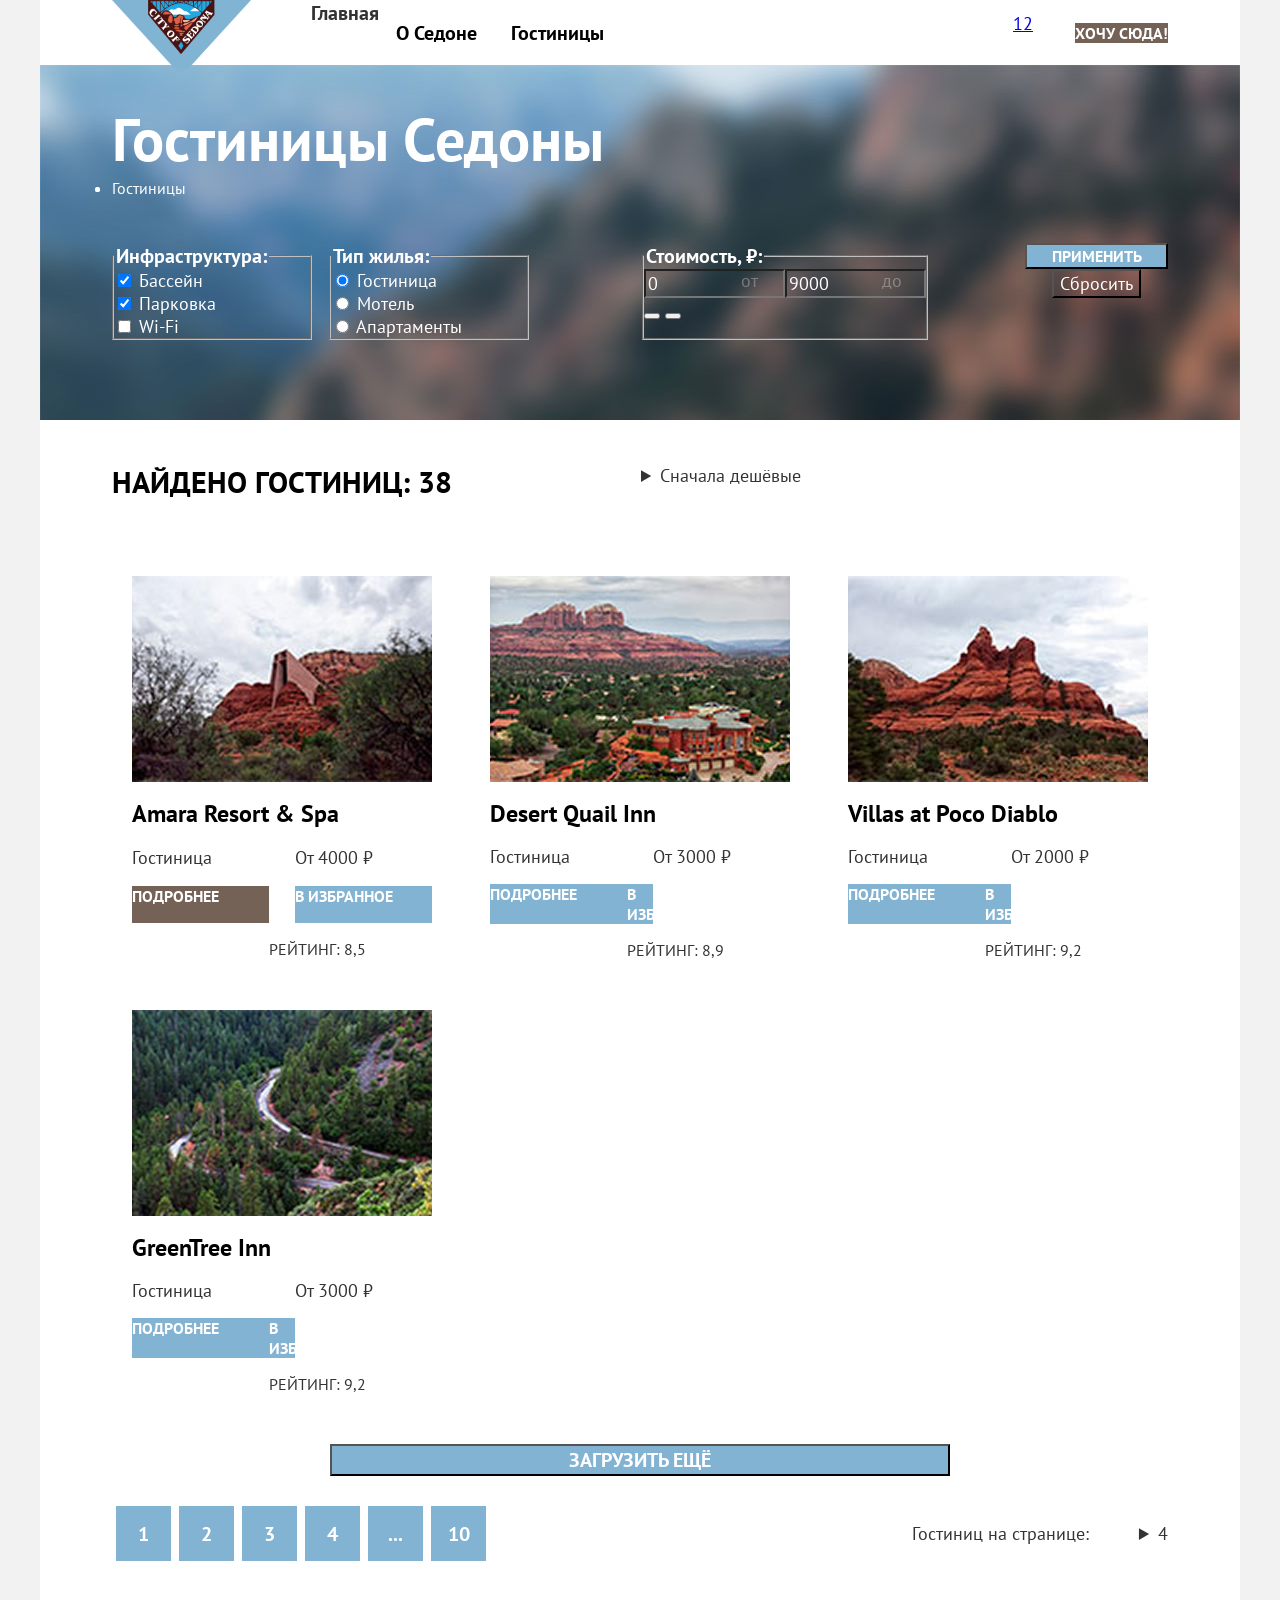
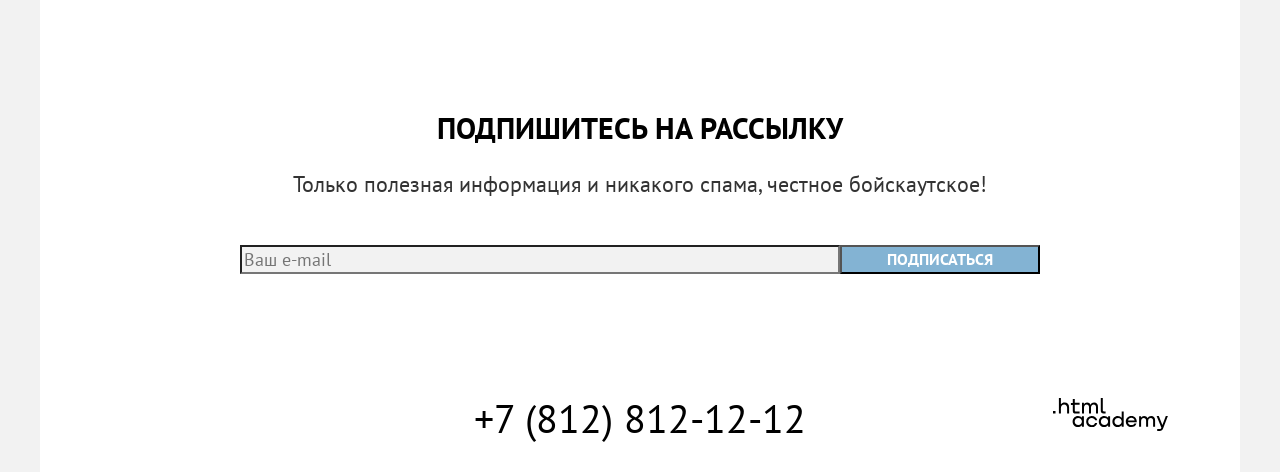
==== commit d50e6b7e: "step: module6" ====
--- a/catalog.html
+++ b/catalog.html
@@ -13,10 +13,10 @@
         <img src="images/logo.png" width="139" height="70" alt="Седона">
       </a>
       <ul class="site-menu">
-        <li class="site-menu-item site-menu-item-active">
+        <li class="site-menu-item>
           <a class="site-menu-link" href="index.html">Главная</a>
         </li>
-        <li class="site-menu-item site-menu-item-active">
+        <li class="site-menu-item">
           <a class="site-menu-link" href="#">О Седоне</a>
         </li>
         <li class="site-menu-item site-menu-item-active">
@@ -31,7 +31,7 @@
           <span class="visually-hidden">Избранное</span>
           <span class="icon-button-counter">12</span>
         </a>
-        <a class="button" href="#">Хочу сюда!</a>
+        <a class="button button-secondary additional-menu-button" href="#">Хочу сюда!</a>
       </div>
     </nav>
   </header>
@@ -41,7 +41,7 @@
       <h1 class="main-heading">Гостиницы Седоны</h1>
        <ul class="breadcrumbs">
         <li class="breadcrumbs-item">
-          <a class="breadcrumbs-link" href="index.html">
+          <a class="breadcrumbs-link breadcrumbs-link-home" href="index.html">
               <span class="visually-hidden">Главная страница</span>
           </a>
         </li>
@@ -72,13 +72,13 @@
               </li>
               <li class="filter-item">
                 <label class="control">
-                  <input class="control-input" name="infrastructure" value="wi-fi">
+                  <input class="control-input"  type="checkbox" name="infrastructure" value="wi-fi">
                   <span class="control-lead">Wi-Fi</span>
                 </label>
               </li>
             </ul>
           </fieldset>
-    
+
           <fieldset class="filter-fieldset">
             <legend class="filter-title">Тип жилья:</legend>
 
@@ -103,8 +103,8 @@
               </li>
             </ul>
           </fieldset>
-    
-          <fieldset class="filter-fieldset">
+
+          <fieldset class="filter-fieldset  filter-fieldset-price">
             <legend class="filter-title">Стоимость, ₽:</legend>
 
             <div class="range">
@@ -112,7 +112,7 @@
                   <span class="range-title">от</span>
                   <input class="range-input" type="number" name="price-from" value="0" min="0" max="10000" step="100">
                 </label>
-    
+
                 <label class="range-field">
                   <span class="range-title">до</span>
                   <input class="range-input" type="number" name="price-to" value="9000" min="0" max="10000" step="100">
@@ -139,26 +139,16 @@
         </section>
       </div>
 
-      <a href="#" class="button button-light">
-        <span class="visually-hidden">Показать таблицу</span>
-      </a>
-      <a class="button" href="#">
-        <span class="visually-hidden">Показать карточки</span>
-      </a>
-      <a href="#" class="button button-light">
-        <span class="visually-hidden">Показать список</span>
-      </a>
-
       <section class="catalog">
         <h2 class="visually-hidden">Результаты поиска</h2>
 
         <div class="catalog-sort">
           <p class="section-title catalog-title">Найдено гостиниц: <span class="count">38</span></p>
-  
+
           <h3 class="visually-hidden">Сортировка и отображение</h3>
           <details class="select catalog-select">
             <summary class="select-button">Сначала дешёвые</summary>
-  
+
             <ul class="select-menu">
               <li class="select-item select-item-active">
                 <a class="select-option" href="#">Сначала дешёвые</a>
@@ -193,6 +183,7 @@
           </ul>
         </div>
 
+        <div class="card-list">
 
         <h3 class="visually-hidden">Список гостиниц</h3>
 
@@ -210,8 +201,8 @@
             <span class="card-description-defenition">От 4000 ₽</span>
           </p>
 
-          <a class="button" href="#">Подробнее</a>
-          <a class="button" href="#">В избранное</a>
+          <a class="card-more button button-secondary" href="#">Подробнее</a>
+          <a class="card-chosen button" href="#">В избранное</a>
 
           <p class="star star-four">
             <span class="visually-hidden">4 звезды</span>
@@ -241,7 +232,7 @@
           </p>
           <p class="card-rate">Рейтинг: 8,9</p>
         </article>
-      
+
         <article class="card">
           <h4 class="card-title">
             <a class="card-link" href="#">
@@ -264,7 +255,7 @@
           </p>
           <p class="card-rate">Рейтинг: 9,2</p>
         </article>
-      
+
         <article class="card">
           <h4 class="card-title">
             <a class="card-link" href="#">
@@ -287,9 +278,9 @@
           </p>
           <p class="card-rate">Рейтинг: 9,2</p>
         </article>
-
+</div>
         <div class="pagination">
-          <button class="button" type="button">Загрузить ещё</button>
+          <button class="pagination-button button button-large" type="button">Загрузить ещё</button>
 
           <div class="pagination-nav">
             <h3 class="visually-hidden">Список страниц</h3>
@@ -314,11 +305,11 @@
                 </li>
             </ul>
             <div class="pagination-select">
-                <p>Гостиниц на странице:</p>
-    
+                <p  class="select-label">Гостиниц на странице:</p>
+
                 <details class="select">
                   <summary class="select-button">4</summary>
-    
+
                   <ul class="select-menu">
                     <li class="select-item select-item-active">
                       <a class="select-option" href="#">5</a>
@@ -336,13 +327,12 @@
                 </details>
             </div>
           </div>
-
         </section>
 
         <section class="subscribe">
             <h2 class="section-title">Подпишитесь на рассылку</h2>
             <p class="section-description">Только полезная информация и никакого спама, честное бойскаутское!</p>
-    
+
             <form class="subscribe-form" action="https://echo.htmlacademy.ru/" method="post">
               <label class="subcribe-field field">
                 <span class="visually-hidden">Ваш e-mail</span>
@@ -371,12 +361,12 @@
             </a>
           </li>
         </ul>
-  
+
         <a class="footer-phone" href="88128121212">+7 (812) 812-12-12</a>
-  
+
         <a class="footer-developer" href="https://htmlacademy.ru/">
           <img src="images/svg/htmlacademy.svg" width="115" height="33" alt="Разработано HTML Academy">
         </a>
-      </footer> 
+      </footer>
 </body>
-</html>+</html>
--- a/styles/styles.css
+++ b/styles/styles.css
@@ -16,6 +16,29 @@
 
 /* Common */
 
+*,
+*::before,
+*::after {
+  box-sizing: border-box;
+}
+
+img {
+  max-width: 100%;
+  height: auto;
+}
+
+.visually-hidden {
+  position: absolute;
+
+  width: 1px;
+  height: 1px;
+  margin: -1px;
+  padding: 0;
+  border: 0;
+  clip: rect(0 0 0 0);
+  overflow: hidden;
+}
+
 .body {
   height: 100%;
 
@@ -43,46 +66,100 @@
 /* Header */
 
 .header-nav {
-  display: flex;
-  justify-content: space-between;
+  display: grid;
+  grid-template-columns: max-content 1fr max-content;
+  gap: 30px;
+  min-height: 65px;
   padding: 0 72px;
 }
 
+.logo {
+  position: relative;
+  z-index: 1;
+  margin-bottom: -10px;
+}
+
+.logo-img {
+  display: block;
+}
+
 .site-menu {
-  margin: 0;
+  flex-grow: 1;
+  display: flex;
+  flex-wrap: wrap;
+  margin: 0 30px;
   padding: 0;
 
   font-size: 20px;
   line-height: 26px;
   font-weight: 700;
+  list-style-type: none;
+}
+
+.site-menu-item {
+  display: flex;
+  align-items: center;
 }
 
 .site-menu-link {
+  display: block;
+  padding: 17px;
   color: #000000;
 
   text-decoration: none;
 }
 
+.additional-menu {
+  display: flex;
+  flex-wrap: wrap;
+  align-items: center;
+  justify-content: flex-end;
+  max-width: 322px;
+}
+
+.additional-menu-button {
+  margin-left: 20px;
+}
+
 /* Footer */
 
 .page-footer {
-  display: flex;
-  justify-content: space-between;
-  padding: 0 72px;
-}
-
+  display: grid;
+  grid-template-columns: 1fr max-content 1fr;
+  gap: 30px;
+  padding: 30px 72px;
+}
+
+/* my */
 .footer-social {
   margin: 0;
+  padding: 0;
+  display: flex;
+  flex-wrap: wrap;
+  list-style-type: none;
+}
+/* my */
+.social-item {
+  margin-right: 30px;
+  margin-bottom: 5px;
+}
+/* my */
+.social-item:nth-child(3n) {
+  margin-right: 0;
 }
 
 .footer-phone {
   color: #000000;
-  
+
   font-size: 40px;
   line-height: 40px;
   text-decoration: none;
 }
 
+.footer-developer {
+  justify-self: end;
+}
+
 /* Main */
 
 .main-promo {
@@ -108,13 +185,6 @@
   line-height: 78px;
 }
 
-.breadcrumbs {
-  margin: 0;
-  padding: 0;
-  font-size: 16px;
-  display: flex;
-}
-  
 /* Section */
 
 .section-title {
@@ -128,12 +198,13 @@
 
 .section-description {
   font-size: 22px;
-  line-height: 36px;
+  line-height: 26px;
 }
 
 /* Button */
 
 .button {
+  display: inline-block;
   color: #ffffff;
   background-color: #83B3D3;
 
@@ -152,18 +223,41 @@
   font-size: 20px;
 }
 
+/* Icon button */
+
+.icon-button {
+  display: block;
+  width: 42px;
+  height: 42px;
+}
+
 /* Forms */
 
 .field-input {
+  width: 100%;
+
+  background-color: #f2f2f2;
+
   font-family: inherit;
   font-size: 18px;
-  
-  background-color: #f2f2f2;
 }
 
 /* Range */
+.range {
+  display: grid;
+  grid-template-columns: 1fr 1fr;
+}
+
+.range-field {
+  display: grid;
+  grid-template-columns: 1fr 44px;
+}
 
 .range-input {
+  width: 100%;
+  grid-column: 1 / -1;
+  grid-row: 1 / 2;
+
   color: #ffffff;
   background-color: transparent;
 
@@ -172,24 +266,94 @@
 }
 
 .range-title {
+  grid-column: -2 / -1;
+  grid-row: 1 / 2;
+
   opacity: 0.3;
 }
 
+.range-slider {
+  grid-column: 1 / -1;
+}
+
+/* Breadcrumbs */
+
+.breadcrumbs {
+  display: flex;
+  flex-wrap: wrap;
+  margin: 0;
+  margin-bottom: 45px;
+  padding: 0;
+
+  font-size: 16px;
+}
 
 /* Card */
 
+.card-list {
+  display: grid;
+  grid-template-columns: repeat(3, 1fr);
+  column-gap: 18px;
+  row-gap: 10px;
+}
+
+.card {
+  display: grid;
+  grid-template-columns: 1fr 26px 1fr;
+  grid-template-rows: 206px;
+  grid-template-areas:
+    "image image image"
+    "title title title"
+    "description description description"
+    "button-more . button-chosen"
+    "stars rate rate";
+  row-gap: 16px;
+  padding: 20px;
+}
+
+.card-img {
+  order: -1;
+  width: 100%;
+  height: 100%;
+  grid-area: image;
+
+  object-fit: cover;
+}
+
 .card-title {
+  grid-area: title;
+  margin: 0;
+
   font-size: 24px;
   line-height: 31px;
 }
 
+.card-description {
+  grid-column: description;
+  display: grid;
+  grid-template-columns: 1fr 1fr;
+  column-gap: 26px;
+  margin: 0;
+}
+
 .card-link {
   color: #000000;
 
   text-decoration: none;
 }
 
+.card-more {
+  grid-area: button-more;
+}
+
+.card-chosen {
+  grid-area: button-chosen;
+}
+
 .card-rate {
+  grid-area: rate;
+  margin: 0;
+
   font-size: 16px;
   text-transform: uppercase;
 }
@@ -200,17 +364,29 @@
   text-align: center;
 }
 
+.advantages-content {
+  padding: 62px 240px 80px;
+}
+
 .advantages-list {
-  margin: 0;
-  padding: 0;
+  display: grid;
+  grid-template-columns: repeat(3, 1fr);
+  margin: 0;
+  padding: 0;
+
+  list-style: none;
 }
 
 .advantages-list-inner {
+  grid-column: 1 / -1;
+
   color: #333333;
   background-color: #ffffff;
 }
 
 .advantages-item {
+  padding: 60px;
+
   background-color: rgba(131, 179, 211, 0.12);
 }
 
@@ -219,6 +395,11 @@
 }
 
 .advantages-item-large {
+  display: grid;
+  grid-template-columns: repeat(3, 1fr);
+  grid-column: 1 / -1;
+  padding: 0;
+
   color: #ffffff;
   background-color: #83B3D3;
 }
@@ -239,6 +420,22 @@
   color: #ffffff;
 }
 
+.advantages-img {
+  grid-column: span 2;
+  width: 100%;
+  height: 0;
+  min-height: 100%;
+  object-fit: cover;
+}
+
+.advantages-item-large:nth-child(2) .advantages-img {
+  order: -1;
+}
+
+.advantages-description {
+  padding: 60px;
+}
+
 .advantages-text {
   line-height: 21px;
 }
@@ -246,19 +443,33 @@
 /* Search */
 
 .search {
+  padding: 90px 240px;
   text-align: center;
 }
 
+.search-button {
+  margin-top: 56px;
+}
+
+/* Select */
+
+.select-label {
+  margin: 0;
+  margin-right: 50px;
+}
+
 /* Subscribe */
 
 .subscribe {
+  padding: 94px 200px;
+
   text-align: center;
 }
 
 .subscribe-primary .section-title {
   color: #ffffff;
 }
-  
+
 .subscribe-primary {
   color: #ffffff;
   background-color: #83B3D3;
@@ -266,16 +477,40 @@
   background-size: cover;
 }
 
+.subscribe-form {
+  display: grid;
+  grid-template-columns: 1fr 200px;
+  margin-top: 48px;
+}
+
 /* Social */
 
 .social {
-  padding: 0;
+  display: flex;
+  flex-wrap: wrap;
+  margin: 0 -2px;
+  padding: 0;
+
+  list-style: none;
+}
+
+.social-item {
+  margin: 2px;
+}
+
+.social-link {
+  display: block;
+  width: 40px;
+  height: 40px;
 }
 
 /* Filter */
 
 .filter-form {
-  display: flex;
+  display: grid;
+  grid-template-columns: 200px 200px 1fr 223px;
+  justify-content: space-between;
+  gap: 17px;
 }
 
 .filter-title {
@@ -285,27 +520,25 @@
 }
 
 .filter-fieldset {
-  width: 200px;
-  margin: 0;
-  margin-right: 17px;
+  margin: 0;
   padding: 0;
 }
 
 .filter-fieldset-price {
-  width: 287px;
-  margin-left: 95px;
+  margin-left: 96px;
 }
 
 .filter-list {
   margin: 0;
   padding: 0;
+
+  list-style: none;
 }
 
 .filter-buttons {
   display: flex;
   flex-direction: column;
-  width: 160px;
-  margin-left: 64px;
+  margin-left: 80px;
 }
 
 .filter-reset {
@@ -325,44 +558,87 @@
 }
 
 .catalog-sort {
-  display: flex;
+  display: grid;
+  grid-template-columns: 1fr 287px max-content;
+  gap: 80px;
+  padding: 44px 0;
+}
+
+.catalog-title {
+  margin: 0;
+}
+
+/* View */
+
+.view {
+  display: flex;
+  flex-wrap: wrap;
+  justify-content: flex-end;
+  max-width: 224px;
+  margin: -4px;
+  padding: 0;
+
+  list-style: none;
+}
+
+.view-item {
+  margin: 4px;
+}
+
+.view-link {
+  display: block;
+  width: 48px;
+  height: 48px;
+}
+
+/* Pagination */
+
+.pagination {
+  display: flex;
+  flex-direction: column;
+  align-items: center;
+  padding: 30px 0;
+}
+
+.pagination-button {
+  min-width: 620px;
+}
+
+.pagination-nav {
+  width: 100%;
+  display: flex;
+  align-items: center;
   justify-content: space-between;
-}
-
-.catalog-title {
-  width: 50%;
-  margin: 0;
-}
-
-.catalog-select {
-  width: 287px;
-  margin-right: auto;
-}
-
-.view {
-  margin: 0;
-  padding: 0;
-}
-
-/* Pagination */
-
-.pagination-nav {
-  display: flex;
-  justify-content: space-between;
+  margin-top: 30px;
 }
 
 .pagination-list {
   display: flex;
-  margin: 0;
-  padding: 0;
+  flex-wrap: wrap;
+  margin: 0;
+  padding: 0;
+
+  list-style: none;
+}
+
+.pagination-item {
+  margin: 0 4px;
 }
 
 .pagination-link {
+  display: flex;
+  align-items: center;
+  justify-content: center;
+  min-width: 55px;
+  height: 55px;
+  padding: 8px;
+
   color: #ffffff;
   background-color: #83B3D3;
 
   font-size: 20px;
   font-weight: 700;
+  text-align: center;
   text-decoration: none;
 }
 
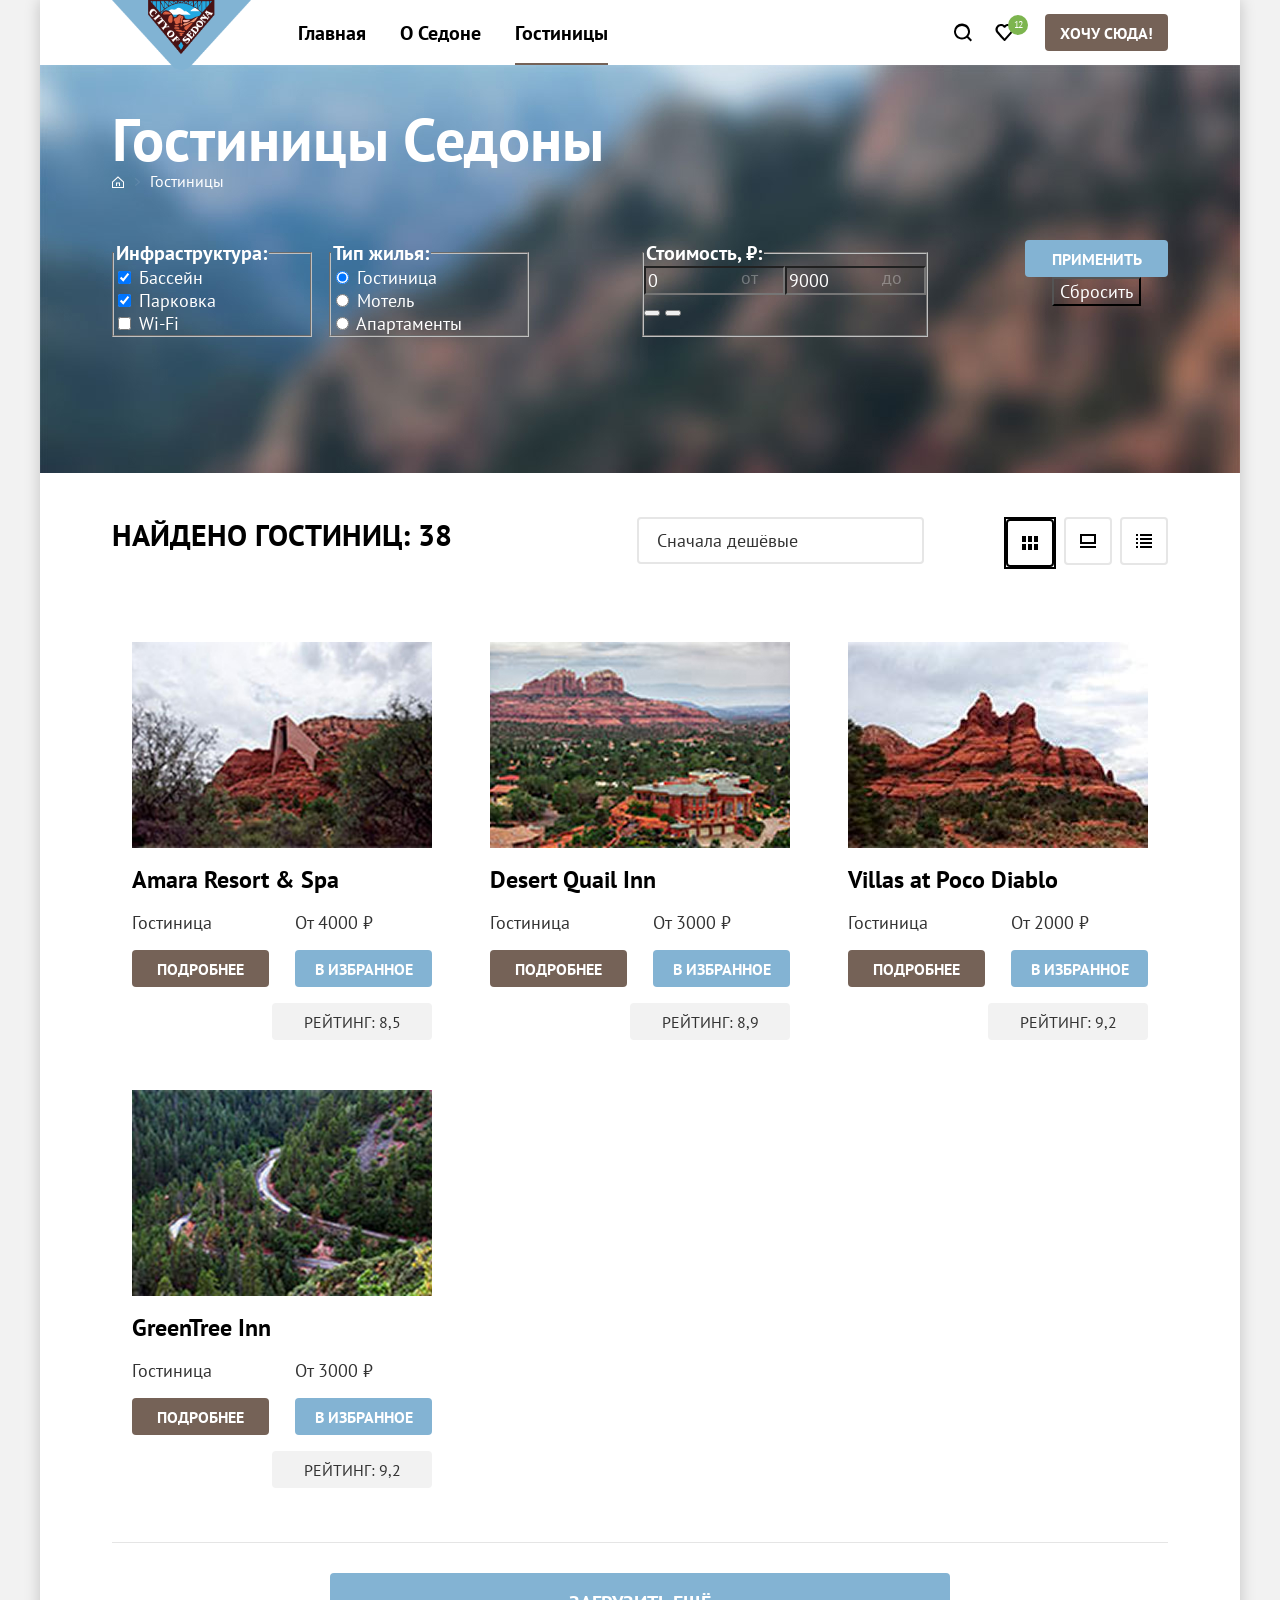
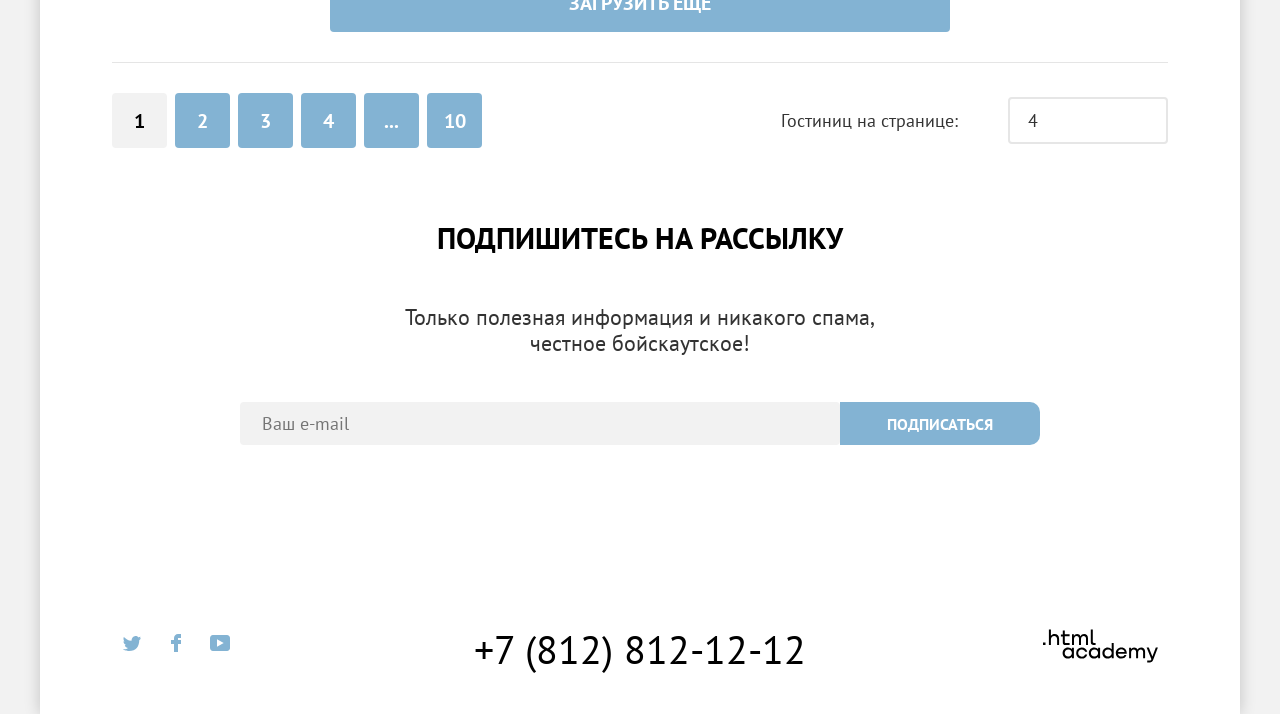
==== commit 8ce500d1: "module7" ====
--- a/catalog.html
+++ b/catalog.html
@@ -12,8 +12,9 @@
       <a class="logo" href="index.html">
         <img src="images/logo.png" width="139" height="70" alt="Седона">
       </a>
+
       <ul class="site-menu">
-        <li class="site-menu-item>
+        <li class="site-menu-item">
           <a class="site-menu-link" href="index.html">Главная</a>
         </li>
         <li class="site-menu-item">
@@ -23,13 +24,20 @@
           <a class="site-menu-link">Гостиницы</a>
         </li>
       </ul>
+
       <div class="additional-menu">
         <a class="icon-button" href="#">
           <span class="visually-hidden">Поиск</span>
+          <svg width="19" height="19" fill="#000" viewBox="0 0 19 19" aria-hidden="true">
+              <path  d="m19.03 17.05-3.71-3.7c1-1.3 1.7-3 1.7-4.9 0-4.4-3.61-8-8.02-8a8.12 8.12 0 0 0-8.03 8.1c0 4.4 3.61 8 8.03 8 1.8 0 3.5-.6 4.91-1.7l3.71 3.7 1.4-1.5ZM9 14.55c-3.31 0-6.02-2.7-6.02-6a6.03 6.03 0 0 1 12.03 0c0 3.3-2.7 6-6.01 6Z"/>
+          </svg>
         </a>
         <a class="icon-button" href="#">
           <span class="visually-hidden">Избранное</span>
           <span class="icon-button-counter">12</span>
+          <svg width="19" height="17" fill="#000" viewBox="0 0 19 17" aria-hidden="true">
+            <path  d="M9.44 17c-.3 0-.6-.1-.8-.4-5.41-6.1-6.72-7.5-7.02-7.9A5.4 5.4 0 0 1 6.03 0c1.3 0 2.51.5 3.51 1.3a5.47 5.47 0 0 1 9.03 4.1c0 1.3-.5 2.5-1.3 3.4l-7.02 7.9c-.2.2-.4.3-.8.3ZM3.43 7.5c.3.4 3.5 4 6.11 6.9l6.22-7c.5-.5.7-1.2.7-2 0-1.8-1.5-3.3-3.3-3.3-1 0-2.01.5-2.71 1.3-.3.3-.6.4-.9.4-.3 0-.6-.2-.8-.4a3.7 3.7 0 0 0-2.72-1.3c-1.8 0-3.3 1.5-3.3 3.3-.1.9.3 1.6.7 2.1-.1 0-.1 0 0 0Z"/>
+          </svg>
         </a>
         <a class="button button-secondary additional-menu-button" href="#">Хочу сюда!</a>
       </div>
@@ -42,7 +50,7 @@
        <ul class="breadcrumbs">
         <li class="breadcrumbs-item">
           <a class="breadcrumbs-link breadcrumbs-link-home" href="index.html">
-              <span class="visually-hidden">Главная страница</span>
+            <span class="visually-hidden">Главная страница</span>
           </a>
         </li>
         <li class="breadcrumbs-item">
@@ -166,17 +174,17 @@
           </details>
           <ul class="view">
             <li class="view-item view-item-active">
-              <a class="view-link">
+              <a class="view-link  view-link-cards">
                 <span class="visually-hidden">Карточками</span>
               </a>
             </li>
             <li class="view-item">
-              <a class="view-link" href="#">
+              <a class="view-link  view-link-slides" href="#">
                 <span class="visually-hidden">Слайдами</span>
               </a>
             </li>
             <li class="view-item">
-              <a class="view-link" href="#">
+              <a class="view-link  view-link-list" href="#">
                 <span class="visually-hidden">Списком</span>
               </a>
             </li>
@@ -184,180 +192,196 @@
         </div>
 
         <div class="card-list">
-
-        <h3 class="visually-hidden">Список гостиниц</h3>
-
-        <article class="card">
-          <h4 class="card-title">
+          <h3 class="visually-hidden">Список гостиниц</h3>
+
+          <article class="card">
             <a class="card-link" href="#">
-              Amara Resort & Spa
-            </a>
-          </h4>
-
-          <img class="card-img" src="images/hotel-1.jpg" width="300" height="206" alt="">
-
-          <p class="card-description">
-            <span class="card-description-title">Гостиница</span>
-            <span class="card-description-defenition">От 4000 ₽</span>
-          </p>
-
-          <a class="card-more button button-secondary" href="#">Подробнее</a>
-          <a class="card-chosen button" href="#">В избранное</a>
-
-          <p class="star star-four">
-            <span class="visually-hidden">4 звезды</span>
-          </p>
-          <p class="card-rate">Рейтинг: 8,5</p>
-        </article>
-
-        <article class="card">
-          <h4 class="card-title">
+              <h4 class="card-title">
+                Amara Resort & Spa
+              </h4>
+            </a>
+
+            <img class="card-img" src="images/hotel-1.jpg" width="300" height="206" alt="">
+
+            <p class="card-description">
+              <span class="card-description-title">Гостиница</span>
+              <span class="card-description-defenition">От 4000 ₽</span>
+            </p>
+
+            <a class="card-more button button-secondary" href="#">Подробнее</a>
+            <a class="card-chosen button" href="#">В избранное</a>
+
+            <p class="card-star star star-four">
+              <span class="visually-hidden">4 звезды</span>
+            </p>
+            <p class="card-rate">Рейтинг: 8,5</p>
+          </article>
+
+          <article class="card">
             <a class="card-link" href="#">
-              Desert Quail Inn
-            </a>
-          </h4>
-
-          <img class="card-img" src="images/hotel-2.jpg" width="300" height="206" alt="">
-
-          <p class="card-description">
-            <span class="card-description-title">Гостиница</span>
-            <span class="card-description-defenition">От 3000 ₽</span>
-          </p>
-
-          <a class="button" href="#">Подробнее</a>
-          <a class="button" href="#">В избранное</a>
-
-          <p class="star star-three">
-            <span class="visually-hidden">3 звезды</span>
-          </p>
-          <p class="card-rate">Рейтинг: 8,9</p>
-        </article>
-
-        <article class="card">
-          <h4 class="card-title">
+              <h4 class="card-title">
+                Desert Quail Inn
+              </h4>
+            </a>
+
+            <img class="card-img" src="images/hotel-2.jpg" width="300" height="206" alt="">
+
+            <p class="card-description">
+              <span class="card-description-title">Гостиница</span>
+              <span class="card-description-defenition">От 3000 ₽</span>
+            </p>
+
+            <a class="card-more button button-secondary" href="#">Подробнее</a>
+            <a class="card-chosen button" href="#">В избранное</a>
+
+            <p class="card-star star star-three">
+              <span class="visually-hidden">3 звезды</span>
+            </p>
+            <p class="card-rate">Рейтинг: 8,9</p>
+          </article>
+
+          <article class="card">
             <a class="card-link" href="#">
-              Villas at Poco Diablo
-            </a>
-          </h4>
-
-          <img class="card-img" src="images/hotel-3.jpg" width="300" height="206" alt="">
-
-          <p class="card-description">
-            <span class="card-description-title">Гостиница</span>
-            <span class="card-description-defenition">От 2000 ₽</span>
-          </p>
-
-          <a class="button" href="#">Подробнее</a>
-          <a class="button" href="#">В избранном</a>
-
-          <p class="star star-two">
-            <span class="visually-hidden">2 звезды</span>
-          </p>
-          <p class="card-rate">Рейтинг: 9,2</p>
-        </article>
-
-        <article class="card">
-          <h4 class="card-title">
+              <h4 class="card-title">
+                Villas at Poco Diablo
+              </h4>
+            </a>
+
+            <img class="card-img" src="images/hotel-3.jpg" width="300" height="206" alt="">
+
+            <p class="card-description">
+              <span class="card-description-title">Гостиница</span>
+              <span class="card-description-defenition">От 2000 ₽</span>
+            </p>
+
+            <a class="card-more button button-secondary" href="#">Подробнее</a>
+            <a class="card-chosen button" href="#">В избранное</a>
+
+            <p class="card-star star star-two">
+              <span class="visually-hidden">2 звезды</span>
+            </p>
+            <p class="card-rate">Рейтинг: 9,2</p>
+          </article>
+
+          <article class="card">
             <a class="card-link" href="#">
-              GreenTree Inn
-            </a>
-          </h4>
-
-          <img class="card-img" src="images/hotel-4.jpg" width="300" height="206" alt="">
-
-          <p class="card-description">
-            <span class="card-description-title">Гостиница</span>
-            <span class="card-description-defenition">От 3000 ₽</span>
-          </p>
-
-          <a class="button" href="#">Подробнее</a>
-          <a class="button" href="#">В избранное</a>
-
-          <p class="star star-two">
-            <span class="visually-hidden">2 звезды</span>
-          </p>
-          <p class="card-rate">Рейтинг: 9,2</p>
-        </article>
-</div>
+              <h4 class="card-title">
+                GreenTree Inn
+              </h4>
+            </a>
+
+            <img class="card-img" src="images/hotel-4.jpg" width="300" height="206" alt="">
+
+            <p class="card-description">
+              <span class="card-description-title">Гостиница</span>
+              <span class="card-description-defenition">От 3000 ₽</span>
+            </p>
+
+            <a class="card-more button button-secondary" href="#">Подробнее</a>
+            <a class="card-chosen button" href="#">В избранное</a>
+
+            <p class="card-star star star-two">
+              <span class="visually-hidden">2 звезды</span>
+            </p>
+            <p class="card-rate">Рейтинг: 9,2</p>
+          </article>
+        </div>
+
         <div class="pagination">
           <button class="pagination-button button button-large" type="button">Загрузить ещё</button>
 
           <div class="pagination-nav">
             <h3 class="visually-hidden">Список страниц</h3>
             <ul class="pagination-list">
-                <li class="pagination-item pagination-item-active">
-                  <a class="pagination-link">1</a>
-                </li>
-                <li class="pagination-item">
-                  <a class="pagination-link" href="#">2</a>
-                </li>
-                <li class="pagination-item">
-                  <a class="pagination-link" href="#">3</a>
-                </li>
-                <li class="pagination-item">
-                  <a class="pagination-link" href="#">4</a>
-                </li>
-                <li class="pagination-item">
-                  <a class="pagination-link" href="#">...</a>
-                </li>
-                <li class="pagination-item">
-                  <a class="pagination-link" href="#">10</a>
-                </li>
+              <li class="pagination-item pagination-item-active">
+                <a class="pagination-link">1</a>
+              </li>
+              <li class="pagination-item">
+                <a class="pagination-link" href="#">2</a>
+              </li>
+              <li class="pagination-item">
+                <a class="pagination-link" href="#">3</a>
+              </li>
+              <li class="pagination-item">
+                <a class="pagination-link" href="#">4</a>
+              </li>
+              <li class="pagination-item">
+                <a class="pagination-link" href="#">...</a>
+              </li>
+              <li class="pagination-item">
+                <a class="pagination-link" href="#">10</a>
+              </li>
             </ul>
             <div class="pagination-select">
-                <p  class="select-label">Гостиниц на странице:</p>
-
-                <details class="select">
-                  <summary class="select-button">4</summary>
-
-                  <ul class="select-menu">
-                    <li class="select-item select-item-active">
-                      <a class="select-option" href="#">5</a>
-                    </li>
-                    <li class="select-item">
-                      <a class="select-option" href="#">6</a>
-                    </li>
-                    <li class="select-item">
-                      <a class="select-option" href="#">9</a>
-                    </li>
-                    <li class="select-item">
-                      <a class="select-option" href="#">12</a>
-                    </li>
-                  </ul>
-                </details>
+              <p  class="select-label">Гостиниц на странице:</p>
+
+              <details class="select">
+                <summary class="select-button">4</summary>
+
+                <ul class="select-menu">
+                  <li class="select-item select-item-active">
+                    <a class="select-option" href="#">5</a>
+                  </li>
+                  <li class="select-item">
+                    <a class="select-option" href="#">6</a>
+                  </li>
+                  <li class="select-item">
+                    <a class="select-option" href="#">9</a>
+                  </li>
+                  <li class="select-item">
+                    <a class="select-option" href="#">12</a>
+                  </li>
+                </ul>
+              </details>
             </div>
           </div>
         </section>
 
         <section class="subscribe">
-            <h2 class="section-title">Подпишитесь на рассылку</h2>
-            <p class="section-description">Только полезная информация и никакого спама, честное бойскаутское!</p>
-
-            <form class="subscribe-form" action="https://echo.htmlacademy.ru/" method="post">
-              <label class="subcribe-field field">
-                <span class="visually-hidden">Ваш e-mail</span>
-                <input class="field-input" type="email" name="mail" placeholder="Ваш e-mail">
-              </label>
-              <button class="button subscribe-button">Подписаться</button>
-            </form>
-          </section>
-    </main>
-
-    <footer class="page-footer">
+          <h2 class="section-title">Подпишитесь на рассылку</h2>
+          <p class="section-description">Только полезная информация и никакого спама,<br/>честное бойскаутское!</p>
+
+          <form class="subscribe-form" action="https://echo.htmlacademy.ru/" method="post">
+            <label class="subcribe-field field">
+              <span class="visually-hidden">Ваш e-mail</span>
+              <input class="field-input" type="email" name="mail" placeholder="Ваш e-mail">
+            </label>
+            <button class="button subscribe-button">Подписаться</button>
+          </form>
+        </section>
+      </main>
+
+      <footer class="page-footer">
         <ul class="footer-social social">
           <li class="social-item">
             <a class="social-link" href="https://twitter.com/htmlacademy_ru">
               <span class="visually-hidden">Твиттер</span>
+              <svg width="18" height="15" fill="#83B3D3" viewBox="0 0 18 15" aria-hidden="true">
+              <g clip-path="url(#a)">
+                <path d="M11.6.2c1.8-.5 3.2.3 3.8 1.2.7-.2 1.4-.5 2.1-.7 0 .9-.6 1.5-.9 1.8.7.1 1.4-.6 1.4-.6-.2 1-1.1 1.8-1.7 2C16.1 10.7 13 15.1 5.7 15h-.5c-.4 0-4.4-.5-5.2-1.9 2.4.2 4.1-.4 5-1.2-1-.3-2.9-.4-3.2-2.9.4.1.6.2 1.3.1C1.8 8.3.4 7.5.5 5.3c.3.3 1.1.5 1.4.5C1.1 5.6-.2 2.5.9.9c1.9 1.9 4 3.6 7.6 3.8C8.7 2.3 9.7.8 11.6.2Z"/>
+              </g>
+              <defs>
+                <clipPath id="a">
+                  <path fill="#fff" d="M0 0h18v15H0z"/>
+                </clipPath>
+              </defs>
+            </svg>
             </a>
           </li>
           <li class="social-item">
             <a class="social-link" href="https://www.facebook.com/htmlacademy">
               <span class="visually-hidden">Фэйсбук</span>
+              <svg width="10" height="18" fill="#83B3D3" viewBox="0 0 10 18" aria-hidden="true">
+                <path d="M7 0C4.8 0 3 1.8 3 4v2H0v4h3v8h4v-8h3V6H7V4h3V0H7Z"/>
+              </svg>
             </a>
           </li>
           <li class="social-item">
             <a class="social-link" href="https://www.youtube.com/c/HTMLAcademyRUS">
               <span class="visually-hidden">Ютюб</span>
+              <svg width="20" height="16" fill="#83B3D3" viewBox="0 0 20 16" aria-hidden="true">
+                <path d="M17 0H2.9C1.2 0 0 1.5 0 3.2v9.5C0 14.5 1.2 16 2.9 16h14.3c1.5 0 2.9-1.5 2.9-3.2V3.2C19.9 1.5 18.7 0 17 0ZM7 11.8V4.2L13.7 8 7 11.8Z"/>
+              </svg>
             </a>
           </li>
         </ul>
@@ -365,7 +389,9 @@
         <a class="footer-phone" href="88128121212">+7 (812) 812-12-12</a>
 
         <a class="footer-developer" href="https://htmlacademy.ru/">
-          <img src="images/svg/htmlacademy.svg" width="115" height="33" alt="Разработано HTML Academy">
+          <svg  width="115" height="34" viewBox="0 0 115 33" aria-hidden="true">
+            <path d="M0 12.9v2.6h2.5v-2.6H0ZM11.6 4.5c-1.6 0-2.8.7-3.6 1.7h-.1V0h-2v15.5h2v-5.3c0-2.1 1.3-3.6 3.3-3.6 1.8 0 2.9 1.4 2.9 3.2v5.7h2V9.4c.1-3-1.8-4.9-4.5-4.9ZM26.6 4.8h-4.8V1.1h-2v3.8h-1.9v2h1.9v6c0 1.7 1 2.7 2.7 2.7h4.1v-2h-3.7c-.7 0-1.1-.4-1.1-1.1V6.8h4.8v-2ZM41.1 4.6c-1.6 0-2.9.8-3.5 2.1h-.1c-.6-1.2-1.8-2.1-3.4-2.1-1.4 0-2.5.8-3.1 1.8h-.1V4.8H29v10.6h2V10c0-2 1-3.5 2.6-3.5 1.5 0 2.4 1 2.4 2.6v6.3h2V9.8c0-2.4 1.4-3.3 2.6-3.3 1.5 0 2.4 1 2.4 2.6v6.3h2V8.9c.1-2.5-1.4-4.3-3.9-4.3ZM47.8 12.7c0 1.7 1 2.7 2.8 2.7h2v-2h-1.7c-.7 0-1.1-.4-1.1-1.1V0h-2v12.7ZM28.9 19.7c-.9-1.1-2.2-1.8-3.9-1.8-3.1 0-5.4 2.3-5.4 5.6s2.3 5.6 5.4 5.6c1.8 0 3-.8 3.8-1.9h.1v1.6h2V18.2h-2v1.5Zm-3.6 7.4c-2.2 0-3.6-1.6-3.6-3.6s1.4-3.6 3.6-3.6 3.6 1.6 3.6 3.6c0 1.9-1.4 3.6-3.6 3.6ZM44.2 22c-.5-2.4-2.6-4.1-5.4-4.1a5.4 5.4 0 0 0-5.6 5.6c0 3.1 2.2 5.6 5.6 5.6 2.8 0 4.9-1.8 5.4-4.2h-2.1a3.4 3.4 0 0 1-3.3 2.3c-2.2 0-3.6-1.6-3.6-3.6s1.4-3.6 3.6-3.6c1.6 0 2.8 1 3.3 2.2h2.1V22ZM55.1 19.7c-.9-1.1-2.2-1.8-3.9-1.8-3.1 0-5.4 2.3-5.4 5.6s2.3 5.6 5.4 5.6c1.8 0 3-.8 3.8-1.9h.1v1.6h2V18.2h-2v1.5Zm-3.6 7.4c-2.2 0-3.6-1.6-3.6-3.6s1.4-3.6 3.6-3.6 3.6 1.6 3.6 3.6c0 1.9-1.5 3.6-3.6 3.6ZM68.7 19.8c-.9-1.1-2.2-1.9-3.9-1.9-3.1 0-5.4 2.3-5.4 5.6s2.2 5.6 5.4 5.6c1.7 0 3-.8 3.8-1.8h.1v1.5h2V13.4h-2v6.4Zm-3.6 7.3c-2.2 0-3.6-1.6-3.6-3.6s1.4-3.6 3.6-3.6 3.6 1.6 3.6 3.6c-.1 2-1.5 3.6-3.6 3.6ZM78.3 17.9c-3.3 0-5.5 2.5-5.5 5.6 0 3 2.1 5.6 5.5 5.6 2.5 0 4.5-1.3 5.2-3.6h-2.1c-.5 1-1.6 1.6-3 1.6-1.9 0-3.3-1.3-3.4-2.9h8.8c.2-3.6-2-6.3-5.5-6.3Zm0 1.9c1.7 0 3 1 3.3 2.6h-6.5c.3-1.5 1.5-2.6 3.2-2.6ZM98.2 17.9c-1.6 0-2.9.8-3.6 2h-.1c-.6-1.2-1.8-2-3.4-2-1.4 0-2.5.7-3.1 1.8v-1.5h-1.9v10.6h2v-5.4c0-2 1-3.4 2.6-3.5 1.5 0 2.4 1 2.4 2.6v6.3h2v-5.6c0-2.4 1.4-3.3 2.6-3.3 1.5 0 2.4 1 2.4 2.6v6.3h2v-6.5c.1-2.6-1.4-4.4-3.9-4.4ZM109.4 27l-3.6-8.9h-2.2l4.8 11.6c-.3.9-.7 1.2-1.7 1.2h-2.5v2h2.5c1.8 0 2.8-.8 3.5-2.6l4.7-12.2h-2.1l-3.4 8.9Z"/>
+          </svg>
         </a>
       </footer>
 </body>
--- a/styles/styles.css
+++ b/styles/styles.css
@@ -57,6 +57,7 @@
   margin: 0 auto;
 
   background-color: #ffffff;
+  box-shadow: 0 0 15px rgba(0, 0, 0, 0.2);
 }
 
 .page-main {
@@ -87,26 +88,53 @@
   flex-grow: 1;
   display: flex;
   flex-wrap: wrap;
-  margin: 0 30px;
+  margin: 0;
   padding: 0;
 
   font-size: 20px;
   line-height: 26px;
   font-weight: 700;
+
   list-style-type: none;
 }
 
 .site-menu-item {
   display: flex;
   align-items: center;
+}
+
+.site-menu-item-active {
+  position: relative;
+}
+
+.site-menu-item-active::after {
+  content: '';
+  position: absolute;
+  right: 17px;
+  left: 17px;
+  bottom: 0;
+
+  height: 2px;
+
+  background-color: #756257;
 }
 
 .site-menu-link {
   display: block;
   padding: 17px;
+
   color: #000000;
 
   text-decoration: none;
+}
+
+.site-menu-link[href]:hover {
+  color: #756257;
+}
+
+.site-menu-link[href]:active {
+  color: #756257;
+  opacity: 0.3;
 }
 
 .additional-menu {
@@ -119,6 +147,8 @@
 
 .additional-menu-button {
   margin-left: 20px;
+  padding: 9px 35px;
+  border-radius: 4px;
 }
 
 /* Footer */
@@ -128,36 +158,69 @@
   grid-template-columns: 1fr max-content 1fr;
   gap: 30px;
   padding: 30px 72px;
+  align-items: center;
 }
 
 /* my */
 .footer-social {
-  margin: 0;
-  padding: 0;
-  display: flex;
-  flex-wrap: wrap;
-  list-style-type: none;
-}
-/* my */
-.social-item {
-  margin-right: 30px;
-  margin-bottom: 5px;
-}
-/* my */
-.social-item:nth-child(3n) {
-  margin-right: 0;
+  align-self: start;
+  margin-top: 8px;
 }
 
 .footer-phone {
+  padding: 15px;
   color: #000000;
+  border-radius: 10px;
 
   font-size: 40px;
   line-height: 40px;
   text-decoration: none;
 }
 
+.footer-phone:hover {
+  color: #756257;
+}
+
+.footer-phone:active {
+  color: #756257;
+  opacity: 0.3;
+}
+
+.footer-phone:focus:not(:active) {
+  outline: 3px solid #83b3d3;
+  outline-offset: -3px;
+}
+
 .footer-developer {
+  display: block;
+  margin-right: -12px;
+  padding: 16px 22px;
   justify-self: end;
+
+  border-radius: 10px;
+}
+
+.footer-developer:hover {
+  fill: #756257;
+}
+
+.footer-developer:active {
+  fill: #756257;
+  opacity: 0.3;
+}
+
+.footer-developer:focus svg {
+  fill: #756257;
+}
+
+.footer-developer:focus:not(:active) {
+  fill: #756257;
+  outline: 3px solid #68a2ca;
+  outline-offset: -3px;
+}
+
+.footer-developer-image {
+  display: block;
 }
 
 /* Main */
@@ -166,11 +229,23 @@
   min-height: 485px;
 
   background-color: #83B3D3;
-  background-image: url("../images/background.jpg");
+  background-repeat: no-repeat;
+    background-position:
+    50% calc(50% - 16px),
+    50% 100%,
+    50% 50%;
+  background-size:
+    auto auto,
+    100% auto,
+    cover;
+  background-image: url("../images/svg/welcome.svg"), url("../images/svg/divider.svg"), url("../images/index-background.jpg");
 }
 
 .main-header {
+  height: 408px;
+
   padding: 35px 72px 80px;
+  padding-bottom: 133px;
 
   color: #ffffff;
   background-color: #83B3D3;
@@ -188,6 +263,9 @@
 /* Section */
 
 .section-title {
+  margin: 0;
+  margin-bottom: 36px;
+
   color: #000000;
 
   font-size: 30px;
@@ -197,6 +275,8 @@
 }
 
 .section-description {
+  margin: 0;
+
   font-size: 22px;
   line-height: 26px;
 }
@@ -205,44 +285,166 @@
 
 .button {
   display: inline-block;
+  padding: 7px 15px 6px;
+
   color: #ffffff;
   background-color: #83B3D3;
+  border: none;
+  border-radius: 4px;
 
   font-family: inherit;
   font-size: 16px;
   font-weight: 700;
+  text-align: center;
   text-transform: uppercase;
   text-decoration: none;
+  line-height: 24px;
+}
+
+.button:hover {
+  background-color: #68A2CA;
+}
+
+.button:active {
+  color: rgba(255, 255, 255, 0.3);
+  background-color: #68A2CA;
+}
+
+.button:focus:not(:active) {
+  background-color: #68a2ca;
+  outline: 3px solid #615048;
+  outline-offset: 0;
 }
 
 .button-secondary {
   background-color: #756257;
 }
 
+.button-secondary:hover {
+  background-color: #615048;
+}
+
+.button-secondary:active {
+  background-color: #615048;
+  color: rgba(255, 255, 255, 0.3);
+}
+
+.button-secondary:focus:not(:active) {
+  background-color: #615048;
+  outline: 3px solid #83b3d3;
+}
+
+.button-success {
+  background-color: #7db54f;
+}
+
+.button-success:hover {
+  background-color: #6c9e42;
+}
+
+.button-success:active {
+  background-color: #6c9e42;
+}
+
+.button-success:focus:not(:active) {
+  background-color: #6c9e42;
+}
+
 .button-large {
+  padding: 18px 16px 17px;
+
+  border-radius: 10px;
+
   font-size: 20px;
 }
 
 /* Icon button */
 
 .icon-button {
-  display: block;
+  position: relative;
+
+  display: grid;
+  place-content: center;
   width: 42px;
   height: 42px;
+
+  fill: #000000;
+  background-repeat: no-repeat;
+  background-position: 50% 50%;
+}
+
+.icon-button:hover {
+  fill: #756257;
+}
+
+.icon-button:active {
+  fill: rgba(117, 98, 87, 0.3);
+}
+
+.icon-button-counter {
+  position: absolute;
+  top: 3px;
+  right: -3px;
+
+  min-width: 20px;
+  height: 20px;
+  padding: 0 4px;
+
+  color: #ffffff;
+  background-color: #7DB54F;
+  border-radius: 50%;
+
+  line-height: 20px;
+  font-size: 10px;
+  text-align: center;
+  letter-spacing: -1px;
+}
+
+.icon-button:hover svg {
+  fill: #756257
+}
+
+.icon-button:active svg{
+  fill: rgba(117, 98, 87, 0.3);
+}
+
+.icon-button:active .icon-button-counter{
+  color: rgba(255, 255, 255, 0.3);
 }
 
 /* Forms */
+
+.field {
+  display: flex;
+}
 
 .field-input {
   width: 100%;
+  padding: 8px 20px;
 
   background-color: #f2f2f2;
+  border: 2px solid transparent;
+  border-radius: 4px;
 
   font-family: inherit;
   font-size: 18px;
 }
 
+.field-input:hover {
+  background-color: #E5E5E5;
+}
+
+.field-input:focus {
+  background-color: #E5E5E5;
+  outline: #83B3D3 solid 3px;
+}
+
+.field-input-error {
+  border-color: #ff5757;
+}
+
 /* Range */
+
 .range {
   display: grid;
   grid-template-columns: 1fr 1fr;
@@ -281,24 +483,87 @@
 .breadcrumbs {
   display: flex;
   flex-wrap: wrap;
-  margin: 0;
+  margin-top: -10px;
   margin-bottom: 45px;
+  margin-left: -8px;
   padding: 0;
 
   font-size: 16px;
+  line-height: 21px;
+
+  list-style: none;
+}
+
+.breadcrumbs-item + .breadcrumbs-item {
+  position: relative;
+
+  margin-left: 10px;
+}
+
+.breadcrumbs-link-home {
+  padding: 0 8px;
+  position: relative;
+}
+
+.breadcrumbs-item + .breadcrumbs-item::before {
+  content: "";
+  position: absolute;
+  top: calc(50% - 4px);
+  left: -7px;
+
+  width: 5px;
+  height: 8px;
+
+  background-image: url("../images/svg/navlink.svg");
+  opacity: 0.3;
+}
+
+.breadcrumbs-link {
+  display: flex;
+  padding: 3px 8px;
+
+  border-radius: 4px;
+}
+
+.breadcrumbs-link[href]:hover {
+  opacity: 0.6;
+}
+
+.breadcrumbs-link[href]:active {
+  opacity: 0.3;
+}
+
+.breadcrumbs-link:focus {
+  outline: 3px solid #83b3d3;
+  outline-offset: -3px;
+}
+
+.breadcrumbs-link-home {
+  width: 28px;
+  height: 27px;
+
+  background-repeat: no-repeat;
+  background-position: 50% 50%;
+  background-image: url("../images/svg/homeLink.svg");
 }
 
 /* Card */
 
 .card-list {
   display: grid;
+  align-items: start;
   grid-template-columns: repeat(3, 1fr);
   column-gap: 18px;
   row-gap: 10px;
+  padding-bottom: 34px;
 }
 
 .card {
-  display: grid;
+  position: relative;
+  z-index: 0;
+
+  display: grid;
+  align-content: start;
   grid-template-columns: 1fr 26px 1fr;
   grid-template-rows: 206px;
   grid-template-areas:
@@ -311,6 +576,35 @@
   padding: 20px;
 }
 
+.card-link {
+  grid-area: title;
+
+  color: #000000;
+
+  text-decoration: none;
+}
+
+.card-link:focus {
+  outline: none;
+}
+
+.card-link::before {
+  content: "";
+  position: absolute;
+  top: 0;
+  right: 0;
+  bottom: 160px;
+  left: 0;
+  z-index: 1;
+}
+
+.card-title {
+  margin: 0;
+
+  font-size: 24px;
+  line-height: 31px;
+}
+
 .card-img {
   order: -1;
   width: 100%;
@@ -320,12 +614,16 @@
   object-fit: cover;
 }
 
-.card-title {
-  grid-area: title;
-  margin: 0;
-
-  font-size: 24px;
-  line-height: 31px;
+.card-link:hover + .card-img {
+  opacity: 0.6;
+}
+
+.card-link:active + .card-img {
+  opacity: 0.3;
+}
+
+.card-link:focus:not(:active) + .card-img {
+  outline: 3px solid #83b3d3;
 }
 
 .card-description {
@@ -334,12 +632,9 @@
   grid-template-columns: 1fr 1fr;
   column-gap: 26px;
   margin: 0;
-}
-
-.card-link {
-  color: #000000;
-
-  text-decoration: none;
+
+
+  line-height: 23px;
 }
 
 .card-more {
@@ -352,10 +647,52 @@
 
 .card-rate {
   grid-area: rate;
-  margin: 0;
+  justify-self: end;
+  min-width: 160px;
+  margin: 0;
+  padding: 7px 8px 6px;
+
+  background-color: #f2f2f2;
+  border-radius: 4px;
 
   font-size: 16px;
+  text-align: center;
   text-transform: uppercase;
+  line-height: 24px;
+}
+
+.card-star {
+  grid-area: stars;
+  align-self: start;
+}
+
+/* Star */
+
+.star {
+  width: 23px;
+  margin: 0;
+  min-height: 37px;
+
+  background-repeat: repeat-x;
+  background-position: 0 50%;
+  background-size: 23px 17px;
+  background-image: url("../images/icons/star.svg");
+}
+
+.star-two {
+  width: 46px;
+}
+
+.star-three {
+  width: 69px;
+}
+
+.star-four {
+  width: 92px;
+}
+
+.star-five {
+  width: 115px;
 }
 
 /* Advantages */
@@ -365,7 +702,7 @@
 }
 
 .advantages-content {
-  padding: 62px 240px 80px;
+  padding: 62px 240px 87px;
 }
 
 .advantages-list {
@@ -375,49 +712,111 @@
   padding: 0;
 
   list-style: none;
+
+  counter-reset: advantages;
+}
+
+.advantages-item {
+  display: grid;
+  gap: 30px;
+  min-height: 384px;
+
+  background-color: rgba(131, 179, 211, 0.12);
+
+  counter-increment: advantages;
+}
+
+.advantages-item-large {
+  grid-column: 1 / -1;
+  grid-template-columns: repeat(3, 1fr);
+  gap: 0;
+  padding: 0;
+
+  color: #ffffff;
+  background-color: #83b3d3;
+}
+
+.advantages-item:not(.advantages-item-large):nth-child(even) {
+  background-color: rgba(131, 179, 211, 0.2);
+}
+
+.advantages-description {
+  display: grid;
+  align-content: start;
+  gap: 26px;
+  min-height: 384px;
+  padding: 60px;
+  padding-top: 98px;
+}
+
+.advantages-description::before {
+  content: "— №" counter(advantages) " —";
 }
 
 .advantages-list-inner {
   grid-column: 1 / -1;
+  display: grid;
+  grid-template-columns: repeat(3, 1fr);
+  margin: 0;
+  padding: 0;
 
   color: #333333;
   background-color: #ffffff;
-}
-
-.advantages-item {
+
+  list-style: none;
+}
+
+.advantages-inner-item {
+  display: grid;
+  align-content: start;
+  gap: 20px;
+  min-height: 384px;
   padding: 60px;
-
+  padding-top: 184px;
+
+  background-repeat: no-repeat;
+  background-size: 76px 76px;
+  background-position: 50% 88px;
   background-color: rgba(131, 179, 211, 0.12);
 }
 
-.advantages-item:not(.advantages-item-large):nth-child(even) {
-  background-color: rgba(131, 179, 211, 0.2);
-}
-
-.advantages-item-large {
-  display: grid;
-  grid-template-columns: repeat(3, 1fr);
-  grid-column: 1 / -1;
-  padding: 0;
-
-  color: #ffffff;
-  background-color: #83B3D3;
-}
-
-.advantages-list-inner .advantages-item:nth-child(even) {
+.advantages-inner-item:nth-child(even) {
   background-color: #ffffff;
 }
 
+.advantages-inner-item-house {
+  background-image: url(../images/svg/home.svg);
+}
+
+.advantages-inner-item-food {
+  background-image: url(../images/svg/burger.svg);
+}
+
+.advantages-inner-item-present {
+  background-image: url(../images/svg/present.svg);
+}
+
 .advantages-title {
+  margin: 0;
+
   color: #000000;
+
   font-size: 24px;
   font-weight: 700;
   line-height: 28px;
   text-transform: uppercase;
 }
 
-.advantages-item-large > .advantages-title {
+.advantages-item-large .advantages-title {
   color: #ffffff;
+}
+
+.advantages-inner-item .advantages-title {
+  color: #000000;
+}
+
+.advantages-description .advantages-title {
+    order: -1;
 }
 
 .advantages-img {
@@ -432,11 +831,11 @@
   order: -1;
 }
 
-.advantages-description {
-  padding: 60px;
-}
+
 
 .advantages-text {
+  margin: 0;
+
   line-height: 21px;
 }
 
@@ -448,11 +847,104 @@
 }
 
 .search-button {
-  margin-top: 56px;
+  margin-top: 34px;
+  padding: 15px 150px;
 }
 
 /* Select */
 
+.select {
+  position: relative;
+  z-index: 1;
+}
+
+.select-button {
+  display: grid;
+  grid-template-columns: 1fr 50px;
+  padding: 10px 18px;
+  padding-right: 0;
+
+  color: #333333;
+  border: 2px solid #e6e6e6;
+  border-radius: 4px;
+
+  font-size: 18px;
+
+  cursor: default;
+  user-select: none;
+}
+
+.select-button::-webkit-details-marker {
+  display: none;
+}
+
+.select-button::after {
+  content: "";
+
+  background-position: 50% 50%;
+  background-repeat: no-repeat;
+  background-image: url("../images/icons/chevron-down.svg");
+}
+
+.select-button:hover:not(:active) {
+  border-color: #83b3d3;
+}
+
+.select-button:active {
+  color: rgba(51, 51, 51, 0.3);
+}
+
+.select-button:focus:not(:active) {
+  outline: none;
+  border-color: #83b3d3;
+}
+
+.select-button:active::after {
+  opacity: 0.3;
+}
+
+.select[open] .select-button::after {
+  transform: rotate(180deg);
+}
+
+.select-menu {
+  position: absolute;
+  top: 100%;
+  right: 0;
+  left: 0;
+
+  margin: 0;
+  padding: 10px 0;
+
+  background-color: #ffffff;
+  border-radius: 4px;
+  box-shadow: 0 2px 4px rgba(0, 0, 0, 0.2);
+
+  list-style: none;
+}
+
+.select-item-active {
+  background-color: #e6e6e6;
+}
+
+.select-option {
+  text-decoration: none;
+  color: #333333;
+}
+
+.select-option:hover {
+  background-color: #f2f2f2;
+}
+
+.select-item-active .select-option:hover {
+  background-color: transparent;
+}
+
+.select-option:active {
+  color: rgba(51, 51, 51, 0.3);
+  background-color: #f2f2f2;
+}
+
 .select-label {
   margin: 0;
   margin-right: 50px;
@@ -461,16 +953,24 @@
 /* Subscribe */
 
 .subscribe {
-  padding: 94px 200px;
+  padding: 42px 200px 138px;
 
   text-align: center;
+}
+
+.subscribe .section-title {
+  margin-bottom: 48px;
 }
 
 .subscribe-primary .section-title {
   color: #ffffff;
+  margin-bottom: 32px;
 }
 
 .subscribe-primary {
+  padding-top: 92px;
+  padding-bottom: 95px;
+
   color: #ffffff;
   background-color: #83B3D3;
   background-image: url("../images/background.jpg");
@@ -480,7 +980,15 @@
 .subscribe-form {
   display: grid;
   grid-template-columns: 1fr 200px;
-  margin-top: 48px;
+  margin-top: 46px;
+}
+
+.subscribe-field .field-input {
+  border-radius: 10px 0 0 10px;
+}
+
+.subscribe-button {
+  border-radius: 0 10px 10px 0;
 }
 
 /* Social */
@@ -488,7 +996,8 @@
 .social {
   display: flex;
   flex-wrap: wrap;
-  margin: 0 -2px;
+  margin-right: -2px;
+  margin-left: -2px;
   padding: 0;
 
   list-style: none;
@@ -499,9 +1008,27 @@
 }
 
 .social-link {
-  display: block;
+  display: grid;
+  place-content: center;
   width: 40px;
   height: 40px;
+
+  border-radius: 10px;
+
+  fill: #83b3d3;
+}
+
+.social-link:hover {
+  fill: #68A2CA;
+}
+
+.social-link:active {
+  opacity: 0.3;
+}
+
+.social-link:focus:not(:active) {
+  outline: 3px solid #83b3d3;
+  outline-offset: -3px;
 }
 
 /* Filter */
@@ -561,7 +1088,7 @@
   display: grid;
   grid-template-columns: 1fr 287px max-content;
   gap: 80px;
-  padding: 44px 0;
+  padding: 44px 0 53px;
 }
 
 .catalog-title {
@@ -589,6 +1116,49 @@
   display: block;
   width: 48px;
   height: 48px;
+  background-repeat: no-repeat;
+  background-position: 50% 50%;
+  border: 2px solid #e6e6e6;
+  border-radius: 4px;
+}
+
+.view-item:first-child .view-link {
+  background-image: url(../images/svg/mode-tile.svg);
+}
+
+.view-item:nth-child(2) .view-link {
+  background-image: url(../images/svg/mode-slideshow.svg);
+}
+
+.view-item:last-child .view-link {
+  background-image: url(../images/svg/mode-list.svg);
+}
+
+.view-item-active {
+  border: #000000 solid 2px;
+}
+
+.view-item:hover, .view-item:focus-within {
+  border: transparent solid 2px;
+  outline: #83B3D3 solid 2px;
+}
+
+
+.view-link[href]:hover {
+  border-color: #83b3d3;
+}
+
+.view-link[href]:active {
+  border-color: #000000;
+}
+
+.view-link:focus {
+  outline: none;
+  border-color: #83b3d3;
+}
+
+.view-item-active .view-link {
+  border-color: #000000;
 }
 
 /* Pagination */
@@ -598,10 +1168,14 @@
   flex-direction: column;
   align-items: center;
   padding: 30px 0;
+
+  border-top: #E5E5E5 solid 1px;
 }
 
 .pagination-button {
   min-width: 620px;
+
+  border-radius: 4px;
 }
 
 .pagination-nav {
@@ -610,12 +1184,15 @@
   align-items: center;
   justify-content: space-between;
   margin-top: 30px;
+  padding-top: 30px;
+
+  border-top: #E5E5E5 solid 1px;
 }
 
 .pagination-list {
   display: flex;
   flex-wrap: wrap;
-  margin: 0;
+  margin: 0 -4px;
   padding: 0;
 
   list-style: none;
@@ -635,6 +1212,7 @@
 
   color: #ffffff;
   background-color: #83B3D3;
+  border-radius: 4px;
 
   font-size: 20px;
   font-weight: 700;
@@ -642,6 +1220,30 @@
   text-decoration: none;
 }
 
+
+.pagination-link:hover {
+  background-color: #68a2ca;
+}
+
+.pagination-link:active {
+  color: rgba(255, 255, 255, 0.3);
+}
+
+.pagination-link:focus:not(:active) {
+  outline: 3px solid #756257;
+  outline-offset: 0;
+}
+
+.pagination-item-active .pagination-link {
+  background-color: #F2F2F2;
+  color: #000;
+}
+
 .pagination-select {
   display: flex;
-}
+  align-items: center;
+}
+
+.pagination-select .select {
+  min-width: 160px;
+}
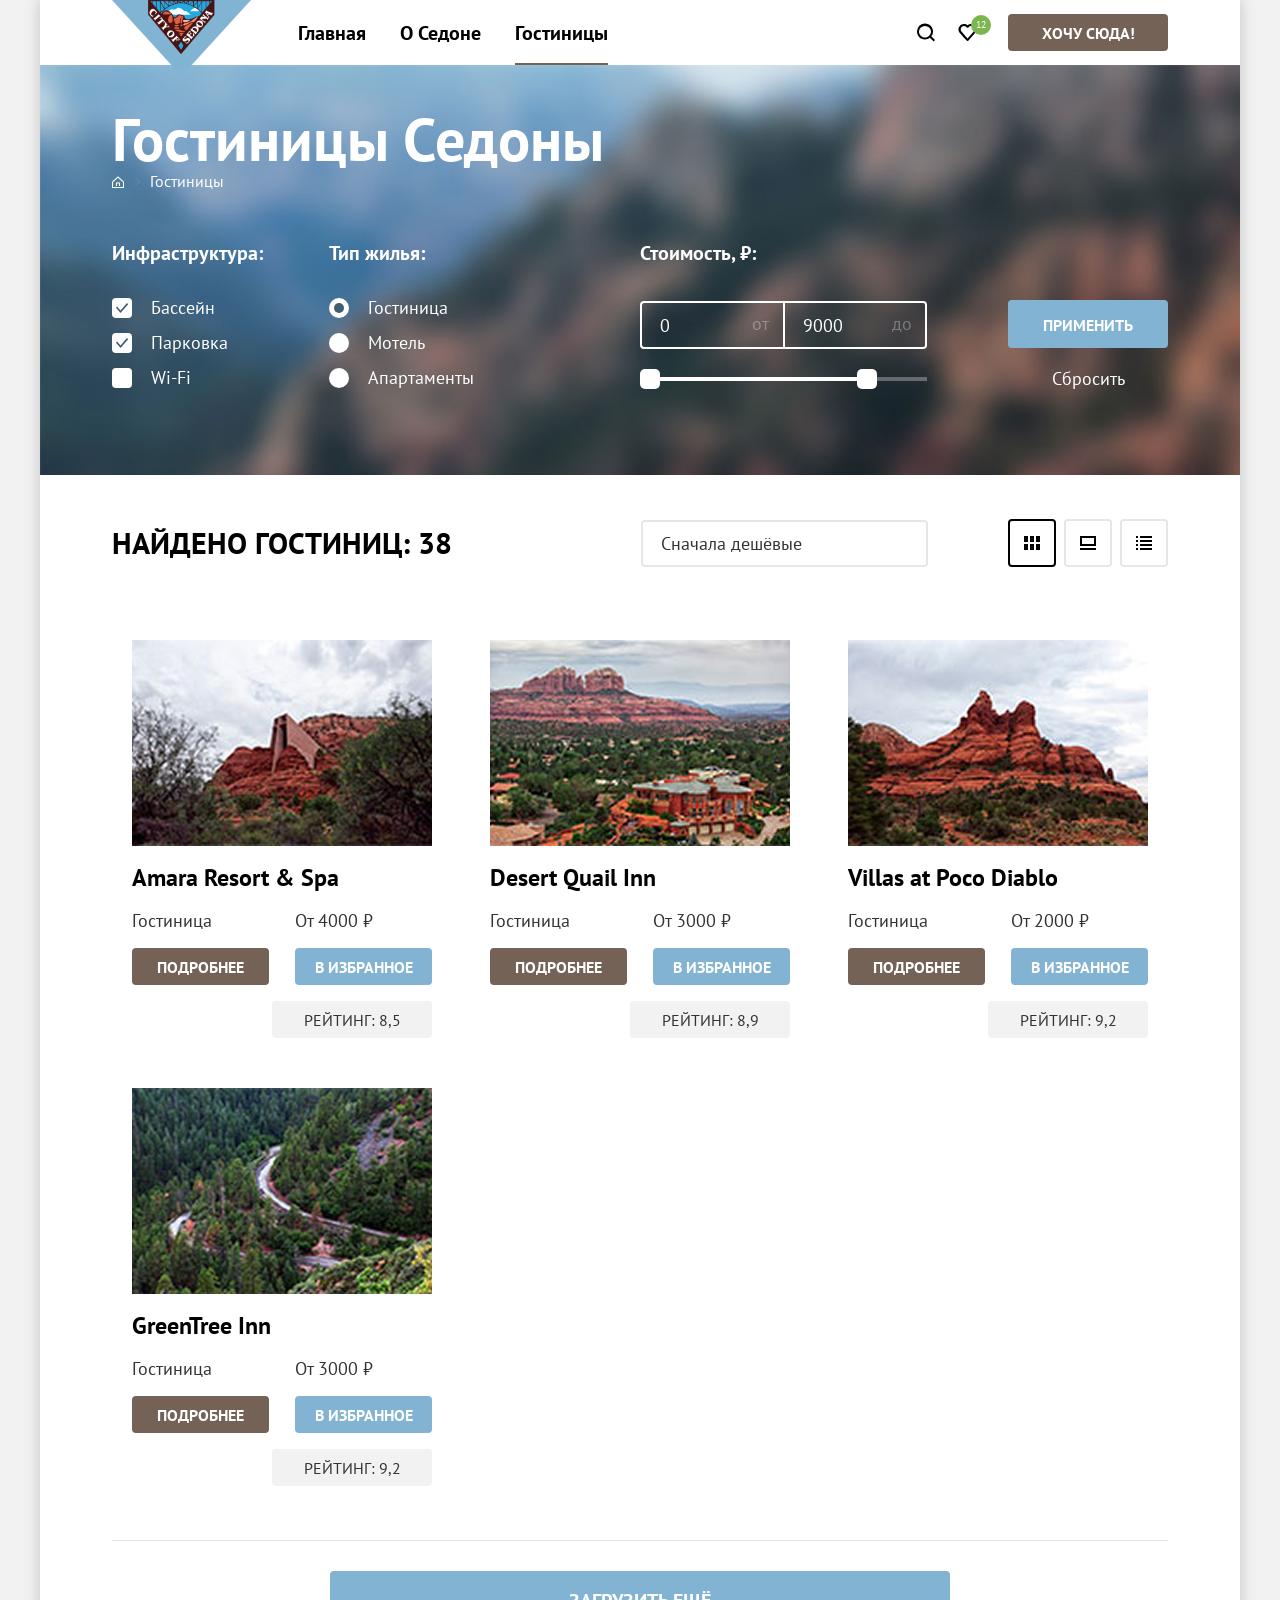
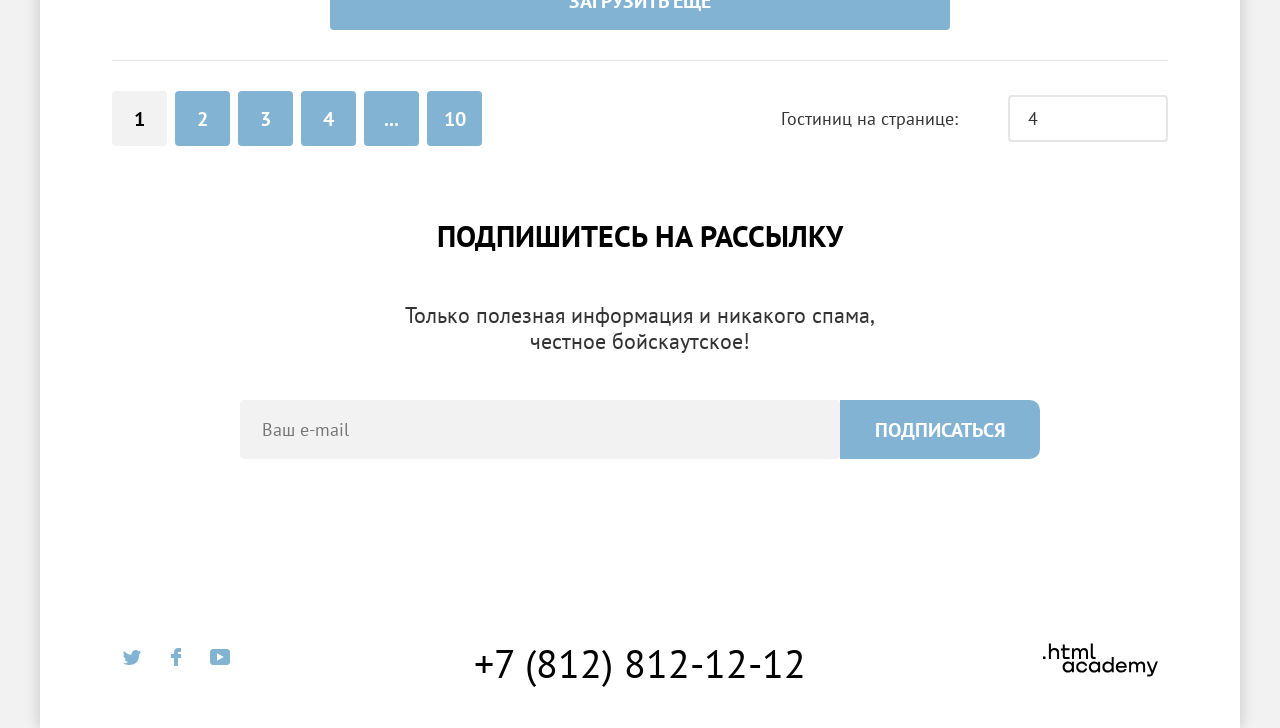
==== commit a8b12a4e: "module8" ====
--- a/catalog.html
+++ b/catalog.html
@@ -28,14 +28,14 @@
       <div class="additional-menu">
         <a class="icon-button" href="#">
           <span class="visually-hidden">Поиск</span>
-          <svg width="19" height="19" fill="#000" viewBox="0 0 19 19" aria-hidden="true">
+          <svg width="19" height="19" viewBox="0 0 19 19" aria-hidden="true">
               <path  d="m19.03 17.05-3.71-3.7c1-1.3 1.7-3 1.7-4.9 0-4.4-3.61-8-8.02-8a8.12 8.12 0 0 0-8.03 8.1c0 4.4 3.61 8 8.03 8 1.8 0 3.5-.6 4.91-1.7l3.71 3.7 1.4-1.5ZM9 14.55c-3.31 0-6.02-2.7-6.02-6a6.03 6.03 0 0 1 12.03 0c0 3.3-2.7 6-6.01 6Z"/>
           </svg>
         </a>
         <a class="icon-button" href="#">
           <span class="visually-hidden">Избранное</span>
           <span class="icon-button-counter">12</span>
-          <svg width="19" height="17" fill="#000" viewBox="0 0 19 17" aria-hidden="true">
+          <svg width="19" height="17" viewBox="0 0 19 17" aria-hidden="true">
             <path  d="M9.44 17c-.3 0-.6-.1-.8-.4-5.41-6.1-6.72-7.5-7.02-7.9A5.4 5.4 0 0 1 6.03 0c1.3 0 2.51.5 3.51 1.3a5.47 5.47 0 0 1 9.03 4.1c0 1.3-.5 2.5-1.3 3.4l-7.02 7.9c-.2.2-.4.3-.8.3ZM3.43 7.5c.3.4 3.5 4 6.11 6.9l6.22-7c.5-.5.7-1.2.7-2 0-1.8-1.5-3.3-3.3-3.3-1 0-2.01.5-2.71 1.3-.3.3-.6.4-.9.4-.3 0-.6-.2-.8-.4a3.7 3.7 0 0 0-2.72-1.3c-1.8 0-3.3 1.5-3.3 3.3-.1.9.3 1.6.7 2.1-.1 0-.1 0 0 0Z"/>
           </svg>
         </a>
@@ -116,6 +116,7 @@
             <legend class="filter-title">Стоимость, ₽:</legend>
 
             <div class="range">
+              <div class="range-fields">
                 <label class="range-field">
                   <span class="range-title">от</span>
                   <input class="range-input" type="number" name="price-from" value="0" min="0" max="10000" step="100">
@@ -125,22 +126,23 @@
                   <span class="range-title">до</span>
                   <input class="range-input" type="number" name="price-to" value="9000" min="0" max="10000" step="100">
                 </label>
-            </div>
-
-            <div class="range-slider slider">
-              <div class="slider-bar">
-                <button class="slider-thumb" type="button">
-                  <span class="visually-hidden">Ручка минимальной цены</span>
-                </button>
-                <button class="slider-thumb" type="button">
-                  <span class="visually-hidden">Ручка максимальной цены</span>
-                </button>
               </div>
             </div>
+
+            <div class="range-slider slider">
+                <div class="slider-bar" style="margin-right: 50px;">
+                  <button class="slider-thumb" type="button">
+                    <span class="visually-hidden">Ручка минимальной цены</span>
+                  </button>
+                  <button class="slider-thumb" type="button">
+                    <span class="visually-hidden">Ручка максимальной цены</span>
+                  </button>
+                </div>
+            </div>
           </fieldset>
 
           <div class="filter-buttons">
-              <button class="button" type="submit">Применить</button>
+              <button class="button filter-submit" type="submit">Применить</button>
               <button class="filter-reset" type="reset">Сбросить</button>
           </div>
         </form>
@@ -174,17 +176,17 @@
           </details>
           <ul class="view">
             <li class="view-item view-item-active">
-              <a class="view-link  view-link-cards">
+              <a class="view-link view-link-cards">
                 <span class="visually-hidden">Карточками</span>
               </a>
             </li>
             <li class="view-item">
-              <a class="view-link  view-link-slides" href="#">
+              <a class="view-link view-link-slides" href="#">
                 <span class="visually-hidden">Слайдами</span>
               </a>
             </li>
             <li class="view-item">
-              <a class="view-link  view-link-list" href="#">
+              <a class="view-link view-link-list" href="#">
                 <span class="visually-hidden">Списком</span>
               </a>
             </li>
@@ -312,6 +314,7 @@
                 <a class="pagination-link" href="#">10</a>
               </li>
             </ul>
+
             <div class="pagination-select">
               <p  class="select-label">Гостиниц на странице:</p>
 
@@ -346,7 +349,7 @@
               <span class="visually-hidden">Ваш e-mail</span>
               <input class="field-input" type="email" name="mail" placeholder="Ваш e-mail">
             </label>
-            <button class="button subscribe-button">Подписаться</button>
+            <button class="button subscribe-button button-large">Подписаться</button>
           </form>
         </section>
       </main>
--- a/styles/styles.css
+++ b/styles/styles.css
@@ -146,9 +146,8 @@
 }
 
 .additional-menu-button {
+  min-width: 160px;
   margin-left: 20px;
-  padding: 9px 35px;
-  border-radius: 4px;
 }
 
 /* Footer */
@@ -161,7 +160,6 @@
   align-items: center;
 }
 
-/* my */
 .footer-social {
   align-self: start;
   margin-top: 8px;
@@ -182,7 +180,6 @@
 }
 
 .footer-phone:active {
-  color: #756257;
   opacity: 0.3;
 }
 
@@ -207,10 +204,6 @@
 .footer-developer:active {
   fill: #756257;
   opacity: 0.3;
-}
-
-.footer-developer:focus svg {
-  fill: #756257;
 }
 
 .footer-developer:focus:not(:active) {
@@ -242,10 +235,7 @@
 }
 
 .main-header {
-  height: 408px;
-
-  padding: 35px 72px 80px;
-  padding-bottom: 133px;
+  padding: 35px 72px 82px;
 
   color: #ffffff;
   background-color: #83B3D3;
@@ -326,7 +316,6 @@
 
 .button-secondary:active {
   background-color: #615048;
-  color: rgba(255, 255, 255, 0.3);
 }
 
 .button-secondary:focus:not(:active) {
@@ -397,15 +386,6 @@
   line-height: 20px;
   font-size: 10px;
   text-align: center;
-  letter-spacing: -1px;
-}
-
-.icon-button:hover svg {
-  fill: #756257
-}
-
-.icon-button:active svg{
-  fill: rgba(117, 98, 87, 0.3);
 }
 
 .icon-button:active .icon-button-counter{
@@ -416,6 +396,12 @@
 
 .field {
   display: flex;
+}
+
+.field-title-info {
+  display: flex;
+  justify-content: flex-end;
+  margin-left: 20px;
 }
 
 .field-input {
@@ -443,39 +429,234 @@
   border-color: #ff5757;
 }
 
+.field-search {
+  display: grid;
+  grid-template-columns: 140px 1fr;
+  grid-template-rows: 50px;
+  column-gap: 15px;
+  row-gap: 4px;
+}
+
+.field-search .field-title {
+  align-self: center;
+
+  font-weight: 700;
+}
+
+.field-search .field-input {
+  font-weight: 700;
+}
+
+.field-message {
+  grid-column: 2 / -1;
+
+  font-size: 16px;
+}
+
+.field-message-error {
+  color: #ff5757;
+}
+
+.field-info {
+  position: relative;
+
+  width: 25px;
+  height: 25px;
+  margin-right: 5px;
+  margin-left: 10px;
+
+  background-color: #83b3d3;
+  background-repeat: no-repeat;
+  background-position: 50% 50%;
+  background-image: url("/images/svg/info.svg");
+  border-radius: 50%;
+}
+
+.field-info-text {
+  position: absolute;
+  top: calc(100% + 15px);
+  left: calc(50% - 128px);
+  z-index: 1;
+
+  display: none;
+  width: 256px;
+  padding: 15px 20px 23px;
+
+  color: #ffffff;
+  background-color: #333333;
+  border-radius: 10px;
+
+  font-size: 16px;
+  font-weight: 400;
+}
+
+
+.popover::before {
+  content: '';
+  position: absolute;
+  top: -9px;
+  left: 50%;
+  transform: translateX(-50%);
+
+  width: 0;
+  height: 0;
+  border-style: solid;
+  border-width: 0 9.5px 9px 9.5px;
+  border-color: transparent transparent #333333 transparent;
+}
+
+.field-info:hover .field-info-text {
+  display: block;
+}
+
 /* Range */
 
 .range {
-  display: grid;
-  grid-template-columns: 1fr 1fr;
+  margin-top: 35px;
+}
+
+.range-fields {
+  display: grid;
+  grid-template-columns: 1fr 2px 1fr;
+}
+
+.range-fields::before {
+  content: "";
+  position: relative;
+  z-index: 1;
+
+  width: 2px;
+
+  background-color: #ffffff;
+}
+
+.range-fields:hover::before {
+  opacity: 0.6;
+}
+
+.range-fields:focus-within::before {
+  opacity: 1;
 }
 
 .range-field {
   display: grid;
   grid-template-columns: 1fr 44px;
+}
+
+.range-field:first-child {
+  order: -1;
 }
 
 .range-input {
   width: 100%;
   grid-column: 1 / -1;
   grid-row: 1 / 2;
+  height: 48px;
+  padding: 10px 18px;
+  padding-right: 50px;
 
   color: #ffffff;
   background-color: transparent;
+  border: 2px solid #ffffff;
+  border-radius: 4px;
 
   font-family: inherit;
   font-size: 18px;
+
+  appearance: textfield;
+}
+
+.range-input::-webkit-inner-spin-button,
+.range-input::-webkit-outer-spin-button {
+  -webkit-appearance: none;
+  margin: 0;
+}
+
+.range-field:first-child .range-input {
+  border-right: none;
+  border-top-right-radius: 0;
+  border-bottom-right-radius: 0;
+}
+
+.range-field:nth-child(2) .range-input {
+  border-left: none;
+  border-top-left-radius: 0;
+  border-bottom-left-radius: 0;
+}
+
+.range-input:hover {
+  border-color: rgba(255, 255, 255, 0.6);
+}
+
+.range-input:focus {
+  outline: 3px solid #83b3d3;
+  border-color: #ffffff;
+  box-shadow: inset 0 0 0 3px #83b3d3;
+}
+
+.range-input:not(:placeholder-shown):focus {
+  background-color: #756257;
+  border-color: #ffffff;
+  box-shadow: none;
+  outline: none;
 }
 
 .range-title {
   grid-column: -2 / -1;
   grid-row: 1 / 2;
+  align-self: center;
+  justify-self: center;
+  margin-top: -2px;
 
   opacity: 0.3;
+
+  line-height: 18px;
+}
+
+.range-field:nth-child(2) .range-title {
+  margin-right: 6px;
 }
 
 .range-slider {
-  grid-column: 1 / -1;
+  margin-top: 28px;
+}
+
+/* Slider */
+
+.slider {
+  height: 4px;
+
+  background-color: rgba(255, 255, 255, 0.3);
+}
+
+.slider-bar {
+  display: flex;
+  align-items: center;
+  justify-content: space-between;
+  height: 100%;
+
+  background-color: #ffffff;
+}
+
+.slider-thumb {
+  width: 20px;
+  height: 20px;
+  background: #FFFFFF;
+  border: none;
+  border-radius: 5px;
+}
+
+.slider-thumb:hover {
+  box-shadow: 0px 4px 10px 0px #00000040;
+}
+
+.slider-thumb:focus {
+  outline: 3px solid #83B3D3;
+}
+
+.slider-thumb:active {
+  outline-width: 2px;
+  box-shadow: 0 7px 15px rgba(0, 0, 0, 0.4);
 }
 
 /* Breadcrumbs */
@@ -498,11 +679,6 @@
   position: relative;
 
   margin-left: 10px;
-}
-
-.breadcrumbs-link-home {
-  padding: 0 8px;
-  position: relative;
 }
 
 .breadcrumbs-item + .breadcrumbs-item::before {
@@ -599,6 +775,7 @@
 }
 
 .card-title {
+  grid-area: title;
   margin: 0;
 
   font-size: 24px;
@@ -632,8 +809,6 @@
   grid-template-columns: 1fr 1fr;
   column-gap: 26px;
   margin: 0;
-
-
   line-height: 23px;
 }
 
@@ -831,8 +1006,6 @@
   order: -1;
 }
 
-
-
 .advantages-text {
   margin: 0;
 
@@ -842,7 +1015,7 @@
 /* Search */
 
 .search {
-  padding: 90px 240px;
+  padding: 88px 240px 95px;
   text-align: center;
 }
 
@@ -928,6 +1101,9 @@
 }
 
 .select-option {
+  display: block;
+  padding: 8px 20px;
+
   text-decoration: none;
   color: #333333;
 }
@@ -1035,12 +1211,15 @@
 
 .filter-form {
   display: grid;
-  grid-template-columns: 200px 200px 1fr 223px;
+  grid-template-columns: 200px 200px 1fr 224px;
   justify-content: space-between;
   gap: 17px;
 }
 
 .filter-title {
+  margin: 0;
+  padding: 0;
+
   font-size: 20px;
   font-weight: 700;
   line-height: 26px;
@@ -1049,33 +1228,136 @@
 .filter-fieldset {
   margin: 0;
   padding: 0;
+  border: none;
 }
 
 .filter-fieldset-price {
-  margin-left: 96px;
+  margin-left: 94px;
 }
 
 .filter-list {
   margin: 0;
+  margin-top: 30px;
   padding: 0;
 
   list-style: none;
+}
+
+.filter-item + .filter-item {
+  margin-top: 11px;
 }
 
 .filter-buttons {
   display: flex;
   flex-direction: column;
-  margin-left: 80px;
+  margin-top: 60px;
+  margin-left: 64px;
+}
+
+.filter-submit {
+  min-height: 48px;
+  margin-bottom: 16px;
+}
+
+.filter-submit:not(:active):focus {
+  outline-color: #ffffff;
 }
 
 .filter-reset {
   align-self: center;
+  padding: 3px 14px;
 
   color: #ffffff;
   background-color: transparent;
 
   font-family: inherit;
   font-size: 18px;
+
+  border: none;
+  border-radius: 4px;
+}
+
+.filter-reset:hover {
+  opacity: 0.6;
+}
+
+.filter-reset:active {
+  opacity: 0.3;
+}
+
+.filter-reset:not(:active):focus {
+  outline: 3px solid #83b3d3;
+  outline-offset: -3px;
+}
+
+/* Control */
+
+.control {
+  position: relative;
+}
+
+.control-input {
+  position: absolute;
+  opacity: 0;
+}
+
+.control-lead {
+  display: grid;
+  grid-template-columns: 20px 1fr;
+  gap: 19px;
+
+  line-height: 24px;
+}
+
+.control-lead::before,
+.control-lead::after {
+  content: "";
+
+  grid-column: 1 / 2;
+  grid-row: 1 / 2;
+  height: 20px;
+  margin-top: 2px;
+}
+
+.control-lead::before {
+  background-color: #ffffff;
+  border-radius: 4px;
+}
+
+.control-lead::after {
+  display: none;
+
+  background-repeat: no-repeat;
+  background-position: 50% 50%;
+  background-image: url("../images/svg/tick.svg");
+}
+
+.control-input[type="checkbox"]:hover + .control-lead::before {
+  background-color: rgba(255, 255, 255, 0.6);
+}
+
+.control-input[type="checkbox"]:active + .control-lead::before {
+  background-color: rgba(255, 255, 255, 0.3);
+}
+
+.control-input:focus + .control-lead::before {
+  outline: 3px solid #83b3d3;
+}
+
+.control-input:checked + .control-lead::after {
+  display: block;
+}
+
+.control-input[type="radio"] + .control-lead::before {
+  border-radius: 50%;
+}
+
+.control-input[type="radio"] + .control-lead::after {
+  background-color: #3f5e72;
+  background-image: none;
+  background-clip: content-box;
+  border: 5px solid transparent;
+  border-radius: 50%;
 }
 
 /* Catalog */
@@ -1087,6 +1369,7 @@
 .catalog-sort {
   display: grid;
   grid-template-columns: 1fr 287px max-content;
+  align-items: center;
   gap: 80px;
   padding: 44px 0 53px;
 }
@@ -1134,16 +1417,6 @@
   background-image: url(../images/svg/mode-list.svg);
 }
 
-.view-item-active {
-  border: #000000 solid 2px;
-}
-
-.view-item:hover, .view-item:focus-within {
-  border: transparent solid 2px;
-  outline: #83B3D3 solid 2px;
-}
-
-
 .view-link[href]:hover {
   border-color: #83b3d3;
 }
@@ -1220,7 +1493,6 @@
   text-decoration: none;
 }
 
-
 .pagination-link:hover {
   background-color: #68a2ca;
 }
@@ -1247,3 +1519,196 @@
 .pagination-select .select {
   min-width: 160px;
 }
+
+/* Modal */
+
+.modal {
+  position: fixed;
+  top: 0;
+  right: 0;
+  bottom: 0;
+  left: 0;
+  z-index: 4;
+
+  display: grid;
+  place-content: center;
+
+  background-color: rgba(242, 242, 242, 0.8);
+}
+
+.modal-opened {
+  display: grid;
+}
+
+.modal-container {
+  display: grid;
+  grid-template-columns: 1fr min-content;
+  row-gap: 54px;
+  width: 715px;
+  padding: 70px;
+  padding-top: 54px;
+
+  background-color: #ffffff;
+  border-radius: 30px;
+  box-shadow: 0 25px 50px rgba(0, 0, 0, 0.15);
+}
+
+.modal-close {
+  position: absolute;
+  padding: 0;
+  top: 54px;
+  right: 70px;
+  width: 53px;
+  height: 53px;
+  background-color: #F2F2F2;
+  border: none;
+  border-radius: 50%;
+  background-image: url("/images/svg/modal-close.svg");
+  background-repeat: no-repeat;
+  background-position: center;
+  cursor: pointer;
+}
+
+.modal-close:hover,
+.modal-close:active {
+  background-color: #e6e6e6;
+}
+
+.modal-close:active::after {
+  opacity: 0.3;
+}
+
+.modal-close:focus:not(:active) {
+  outline: 3px solid #83b3d3;
+  outline-offset: 0;
+}
+
+.modal-title {
+  margin: 0;
+  margin-bottom: 42px;
+  font-family: "PT Sans Narrow", sans-serif;
+  font-size: 30px;
+  line-height: 30px;
+  font-weight: 700;
+  color: #000000;
+  text-transform: uppercase;
+}
+
+.modal-content {
+  grid-column: 1 / -1;
+}
+
+/* Search form */
+
+.search-form {
+  display: grid;
+  grid-template-columns: 50% 1fr;
+  grid-template-rows: 50px 50px 50px 60px;
+
+  row-gap: 40px;
+}
+
+.search-form-date {
+  grid-column: 1 / -1;
+}
+
+.search-form-date .field-input {
+  background-repeat: no-repeat;
+  background-position: right 17px top 50%;
+  background-image: url("/images/svg/calendar.svg");
+}
+
+.search-form-date .field-input:not(:placeholder-shown):focus {
+  outline: none;
+  background-color: #ffffff;
+  border: 2px solid #000000;
+}
+
+.search-form-button {
+  grid-column: 1 / -1;
+}
+
+/* Number */
+
+.number {
+  position: relative;
+  z-index: 0;
+
+  display: grid;
+  grid-template-columns: 50px 1fr 50px;
+  min-width: 133px;
+}
+
+.number-input {
+  grid-column: 1 / -1;
+  grid-row: 1 / 2;
+  padding: 0 50px;
+
+  text-align: center;
+
+  appearance: textfield;
+}
+
+.number-input::-webkit-inner-spin-button,
+.number-input::-webkit-outer-spin-button {
+  -webkit-appearance: none;
+  margin: 0;
+}
+
+.number-button {
+  position: relative;
+  z-index: 1;
+
+  grid-row: 1 / 2;
+  display: grid;
+  place-content: center;
+
+  background-color: transparent;
+  border: none;
+}
+
+.number-button::after {
+  content: "";
+  width: 25px;
+  height: 25px;
+
+  background-repeat: no-repeat;
+  background-position: 50% 50%;
+  border-radius: 4px;
+  opacity: 0.3;
+}
+
+.number-button:hover::after {
+  opacity: 1;
+}
+
+.number-button:active::after {
+  opacity: 0.2;
+}
+
+.number-button:focus {
+  outline: none;
+}
+
+.number-button:focus:not(:active)::after {
+  outline: 3px solid #83b3d3;
+  outline-offset: -3px;
+  opacity: 1;
+}
+
+
+.number-button-minus {
+  grid-column: 1 / 2;
+}
+
+.number-button-minus::after {
+  background-image: url("/images/svg/minus.svg");
+}
+
+.number-button-plus {
+  grid-column: -2 / -1;
+}
+
+.number-button-plus::after {
+  background-image: url("/images/svg/plus.svg");
+}
